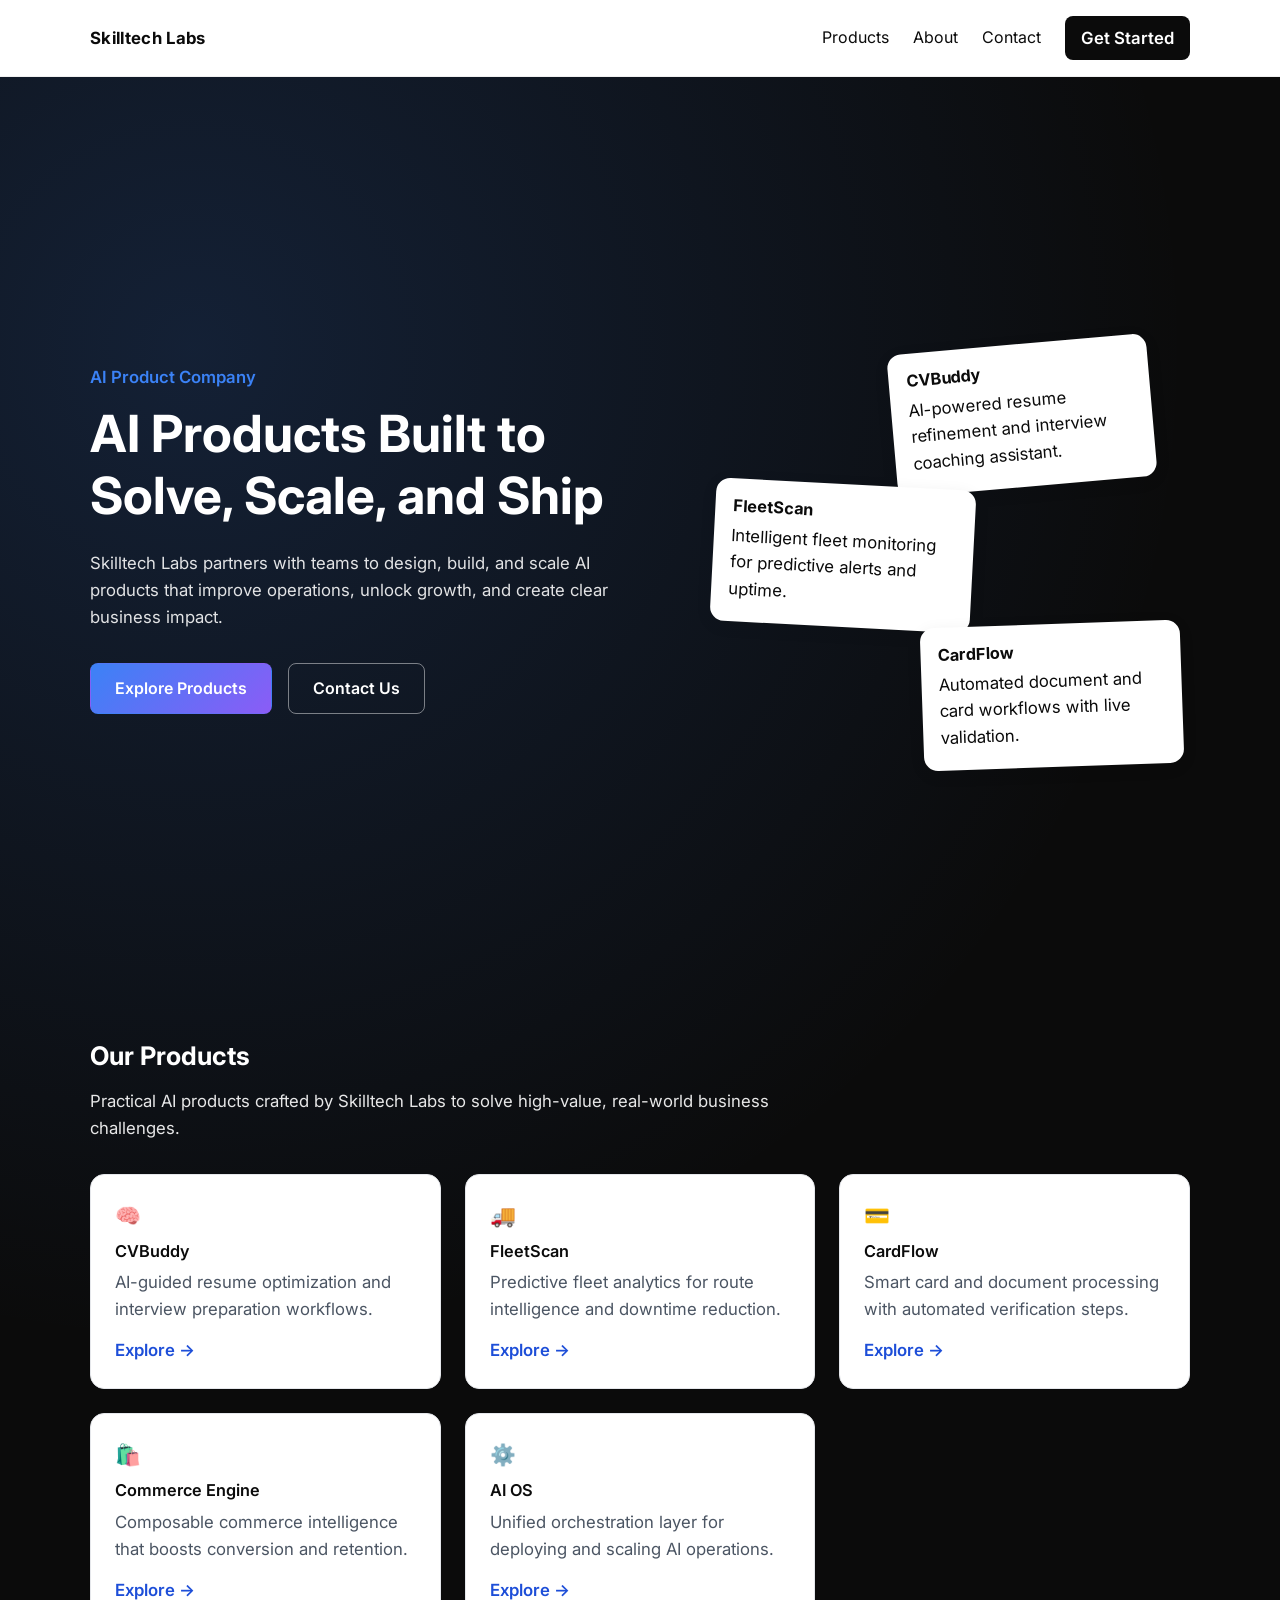
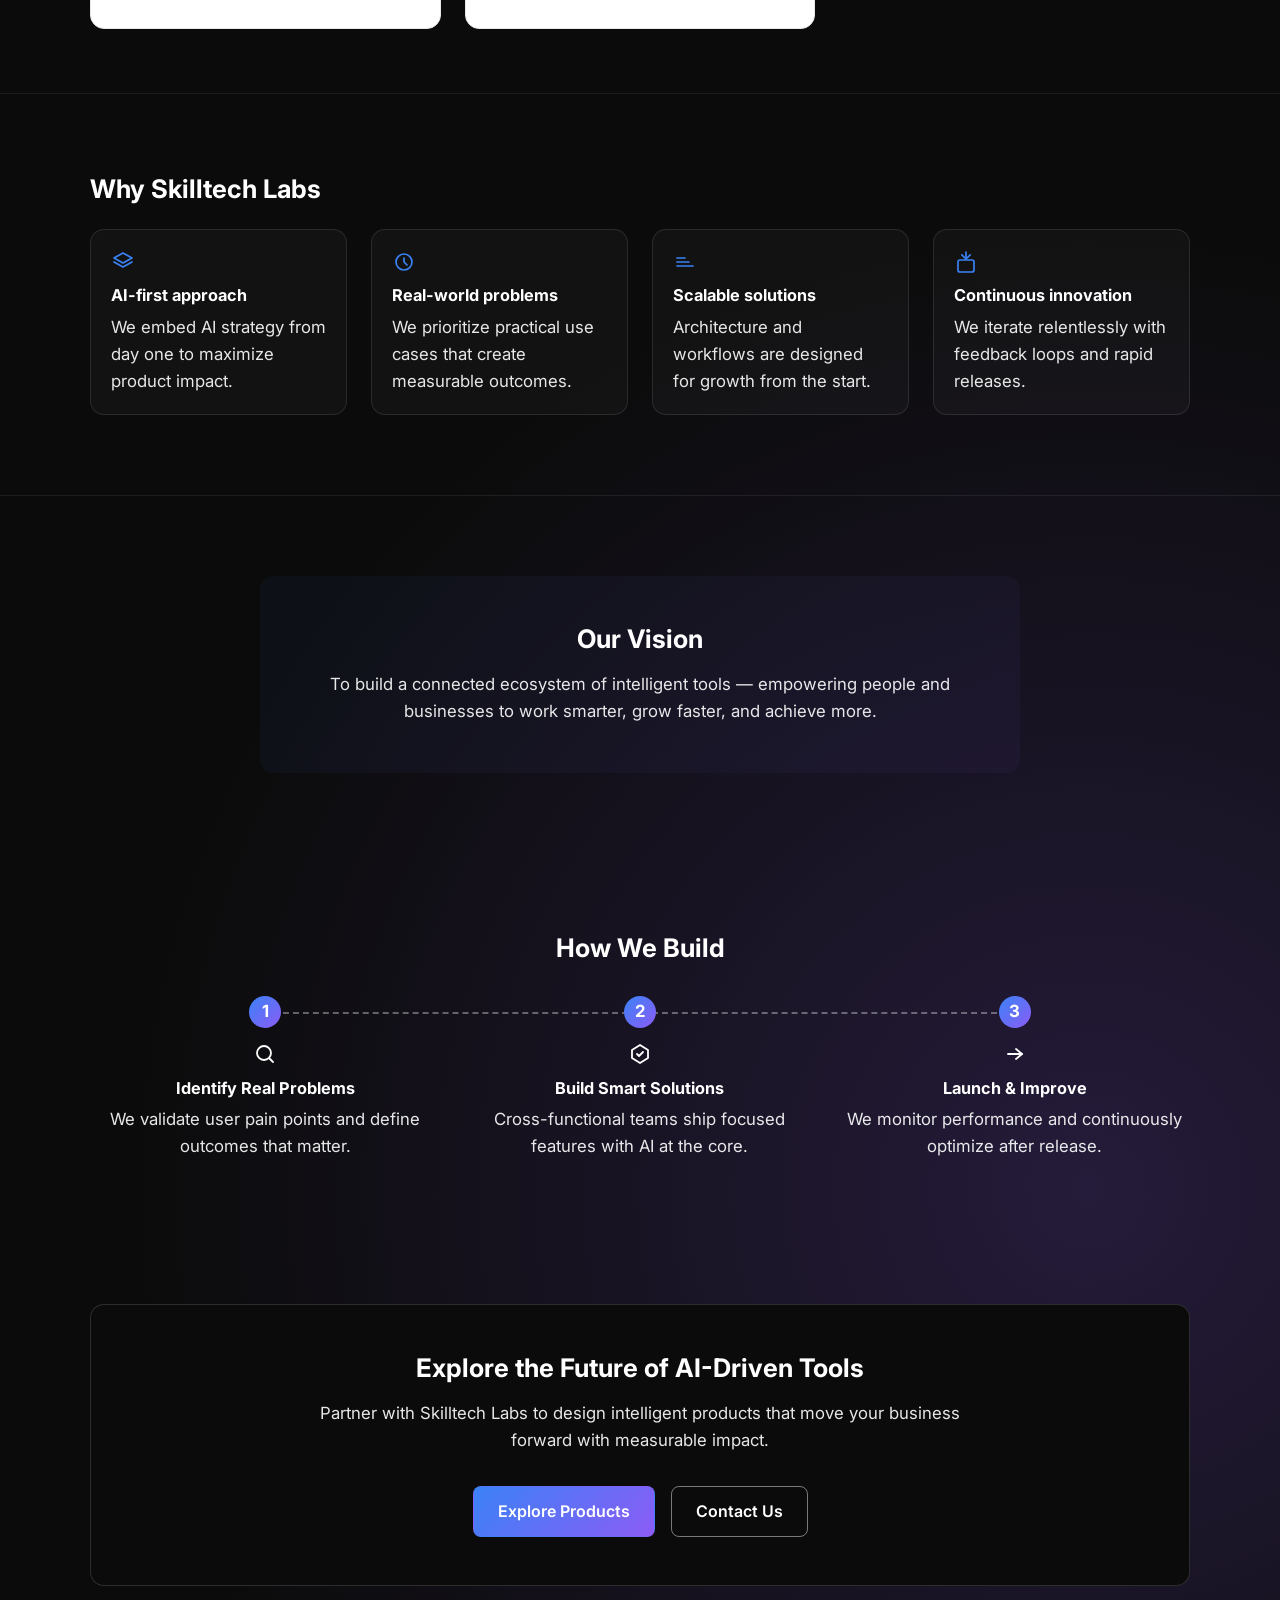
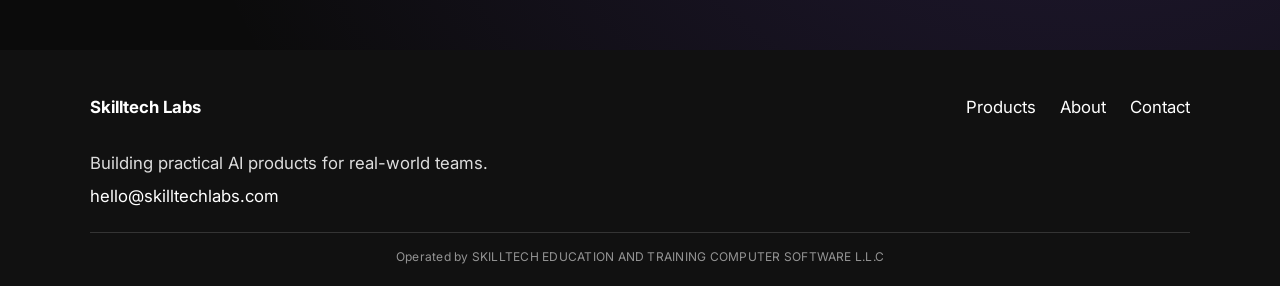
==== index.html @ 306faf11 "Initial landing page" ====
<!doctype html>
<html lang="en">
  <head>
    <meta charset="UTF-8" />
    <meta name="viewport" content="width=device-width, initial-scale=1.0" />
    <meta
      name="description"
      content="Skilltech Labs builds practical, high-impact digital products for modern teams."
    />
    <meta property="og:title" content="Skilltech Labs" />
    <meta
      property="og:description"
      content="Skilltech Labs builds practical, high-impact digital products for modern teams."
    />
    <title>Skilltech Labs</title>
    <link rel="stylesheet" href="styles/main.css" />
    <script src="scripts/main.js" defer></script>
  </head>
  <body>
    <a class="skip-link" href="#main-content">Skip to main content</a>
    <nav class="site-nav" role="navigation" aria-label="Primary navigation">
      <div class="container nav-inner">
        <a href="#hero" class="logo">Skilltech Labs</a>
        <button
          class="menu-toggle"
          type="button"
          aria-expanded="false"
          aria-controls="nav-menu"
          aria-label="Toggle navigation"
        >
          <span></span>
          <span></span>
          <span></span>
        </button>
        <div class="nav-right" id="nav-menu">
          <ul class="nav-links">
            <li><a href="#products">Products</a></li>
            <li><a href="#vision">About</a></li>
            <li><a href="#cta">Contact</a></li>
          </ul>
          <a href="#cta" class="nav-cta">Get Started</a>
        </div>
      </div>
    </nav>

    <main id="main-content" tabindex="-1">
      <section id="hero" class="hero">
        <div class="container hero-layout">
          <div class="hero-copy">
            <p class="eyebrow">AI Product Company</p>
            <h1>AI Products Built to Solve, Scale, and Ship</h1>
            <p class="lead">
              Skilltech Labs partners with teams to design, build, and scale AI
              products that improve operations, unlock growth, and create clear
              business impact.
            </p>
            <div class="hero-actions">
              <a class="button button-primary" href="#products">Explore Products</a>
              <a class="button button-secondary" href="#cta">Contact Us</a>
            </div>
          </div>

          <div class="hero-showcase" aria-label="Featured Skilltech Labs products">
            <article class="floating-card card-cvb">
              <h3>CVBuddy</h3>
              <p>AI-powered resume refinement and interview coaching assistant.</p>
            </article>
            <article class="floating-card card-fleet">
              <h3>FleetScan</h3>
              <p>Intelligent fleet monitoring for predictive alerts and uptime.</p>
            </article>
            <article class="floating-card card-cardflow">
              <h3>CardFlow</h3>
              <p>Automated document and card workflows with live validation.</p>
            </article>
          </div>
        </div>
      </section>

      <section id="products" class="products">
        <div class="container">
          <h2>Our Products</h2>
          <p class="products-subtitle">
            Practical AI products crafted by Skilltech Labs to solve high-value,
            real-world business challenges.
          </p>

          <div class="products-grid">
            <article class="product-card">
              <span class="product-icon" aria-hidden="true">🧠</span>
              <h3>CVBuddy</h3>
              <p>AI-guided resume optimization and interview preparation workflows.</p>
              <a class="product-link" href="#cta">Explore &rarr;</a>
            </article>

            <article class="product-card">
              <span class="product-icon" aria-hidden="true">🚚</span>
              <h3>FleetScan</h3>
              <p>Predictive fleet analytics for route intelligence and downtime reduction.</p>
              <a class="product-link" href="#cta">Explore &rarr;</a>
            </article>

            <article class="product-card">
              <span class="product-icon" aria-hidden="true">💳</span>
              <h3>CardFlow</h3>
              <p>Smart card and document processing with automated verification steps.</p>
              <a class="product-link" href="#cta">Explore &rarr;</a>
            </article>

            <article class="product-card">
              <span class="product-icon" aria-hidden="true">🛍️</span>
              <h3>Commerce Engine</h3>
              <p>Composable commerce intelligence that boosts conversion and retention.</p>
              <a class="product-link" href="#cta">Explore &rarr;</a>
            </article>

            <article class="product-card">
              <span class="product-icon" aria-hidden="true">⚙️</span>
              <h3>AI OS</h3>
              <p>Unified orchestration layer for deploying and scaling AI operations.</p>
              <a class="product-link" href="#cta">Explore &rarr;</a>
            </article>
          </div>
        </div>
      </section>

      <section id="why" class="why">
        <div class="container">
          <h2>Why Skilltech Labs</h2>
          <div class="why-grid">
            <article class="why-item">
              <svg viewBox="0 0 24 24" aria-hidden="true">
                <path d="M12 3 3 8l9 5 9-5-9-5Z" />
                <path d="m3 12 9 5 9-5" />
              </svg>
              <h3>AI-first approach</h3>
              <p>We embed AI strategy from day one to maximize product impact.</p>
            </article>

            <article class="why-item">
              <svg viewBox="0 0 24 24" aria-hidden="true">
                <circle cx="12" cy="12" r="8" />
                <path d="M12 8v4l3 3" />
              </svg>
              <h3>Real-world problems</h3>
              <p>We prioritize practical use cases that create measurable outcomes.</p>
            </article>

            <article class="why-item">
              <svg viewBox="0 0 24 24" aria-hidden="true">
                <path d="M4 16h16" />
                <path d="M4 12h12" />
                <path d="M4 8h8" />
              </svg>
              <h3>Scalable solutions</h3>
              <p>Architecture and workflows are designed for growth from the start.</p>
            </article>

            <article class="why-item">
              <svg viewBox="0 0 24 24" aria-hidden="true">
                <path d="M12 2v6" />
                <path d="m16.2 4.8-4.2 4.2-4.2-4.2" />
                <rect x="4" y="10" width="16" height="12" rx="2" />
              </svg>
              <h3>Continuous innovation</h3>
              <p>We iterate relentlessly with feedback loops and rapid releases.</p>
            </article>
          </div>
        </div>
      </section>

      <section id="vision" class="vision">
        <div class="container">
          <div class="vision-panel">
            <h2>Our Vision</h2>
            <p>
              To build a connected ecosystem of intelligent tools — empowering people
              and businesses to work smarter, grow faster, and achieve more.
            </p>
          </div>
        </div>
      </section>

      <section id="how-we-build" class="how-we-build">
        <div class="container">
          <h2>How We Build</h2>
          <div class="build-steps" role="list" aria-label="How Skilltech Labs builds products">
            <article class="build-step" role="listitem">
              <span class="step-number">1</span>
              <svg viewBox="0 0 24 24" aria-hidden="true">
                <circle cx="11" cy="11" r="7" />
                <path d="m20 20-3.5-3.5" />
              </svg>
              <h3>Identify Real Problems</h3>
              <p>We validate user pain points and define outcomes that matter.</p>
            </article>

            <article class="build-step" role="listitem">
              <span class="step-number">2</span>
              <svg viewBox="0 0 24 24" aria-hidden="true">
                <path d="m12 3 8 5v8l-8 5-8-5V8l8-5Z" />
                <path d="m9 12 2 2 4-4" />
              </svg>
              <h3>Build Smart Solutions</h3>
              <p>Cross-functional teams ship focused features with AI at the core.</p>
            </article>

            <article class="build-step" role="listitem">
              <span class="step-number">3</span>
              <svg viewBox="0 0 24 24" aria-hidden="true">
                <path d="M5 12h14" />
                <path d="m13 7 6 5-6 5" />
              </svg>
              <h3>Launch &amp; Improve</h3>
              <p>We monitor performance and continuously optimize after release.</p>
            </article>
          </div>
        </div>
      </section>

      <section id="cta" class="cta">
        <div class="container cta-inner">
          <h2>Explore the Future of AI-Driven Tools</h2>
          <p>
            Partner with Skilltech Labs to design intelligent products that move your
            business forward with measurable impact.
          </p>
          <div class="cta-actions">
            <a class="button button-primary" href="#products">Explore Products</a>
            <a class="button button-secondary" href="#footer-contact">Contact Us</a>
          </div>
        </div>
      </section>
    </main>

    <footer class="site-footer">
      <div class="container">
        <div class="footer-top">
          <a href="#hero" class="footer-logo">Skilltech Labs</a>
          <ul class="footer-links">
            <li><a href="#products">Products</a></li>
            <li><a href="#vision">About</a></li>
            <li><a href="#footer-contact">Contact</a></li>
          </ul>
        </div>

        <div class="footer-middle" id="footer-contact">
          <p class="footer-tagline">Building practical AI products for real-world teams.</p>
          <a href="mailto:hello@skilltechlabs.com" class="footer-email">hello@skilltechlabs.com</a>
        </div>

        <div class="footer-bottom">
          <p>Operated by SKILLTECH EDUCATION AND TRAINING COMPUTER SOFTWARE L.L.C</p>
        </div>
      </div>
    </footer>
  </body>
</html>
---- styles/main.css ----
@import url("https://fonts.googleapis.com/css2?family=Inter:wght@400;500;600;700;800&display=swap");

:root {
  --color-black: #0B0B0B;
  --color-white: #FFFFFF;
  --color-blue: #3B82F6;
  --color-purple: #8B5CF6;
  --gradient-accent: linear-gradient(135deg, #3B82F6, #8B5CF6);
  --radius-card: 14px;
  --shadow-card: 0 2px 16px rgba(0, 0, 0, 0.07);
  --transition: all 0.2s ease;
  --color-bg: var(--color-black);
  --color-text: var(--color-white);
  --color-primary: var(--color-blue);
  --color-accent: var(--color-purple);
  --space-2: 0.75rem;
  --space-3: 1rem;
  --space-4: 1.5rem;
  --space-5: 2rem;
  --space-6: 3rem;
  --space-7: 4rem;
  --radius-md: 12px;
  --container-width: 1100px;
}

/* CSS reset */
* {
  margin: 0;
  padding: 0;
  box-sizing: border-box;
}

html {
  scroll-behavior: smooth;
  overflow-x: hidden;
}

body {
  font-family: 'Inter', sans-serif;
  font-size: clamp(0.95rem, 0.28vw + 0.88rem, 1.05rem);
  color: var(--color-text);
  background:
    radial-gradient(circle at 15% 10%, rgba(59, 130, 246, 0.18), transparent 30%),
    radial-gradient(circle at 85% 80%, rgba(139, 92, 246, 0.2), transparent 32%),
    var(--color-bg);
  line-height: 1.6;
  overflow-x: hidden;
}

a {
  color: inherit;
  text-decoration: none;
}

.skip-link {
  position: absolute;
  left: 1rem;
  top: -4rem;
  z-index: 1000;
  background: var(--color-white);
  color: var(--color-black);
  border: 1px solid #d1d5db;
  border-radius: 10px;
  padding: 0.65rem 0.9rem;
  min-height: 44px;
  display: inline-flex;
  align-items: center;
  font-weight: 600;
}

.skip-link:focus-visible {
  top: 1rem;
}

a:focus-visible,
button:focus-visible {
  outline: 3px solid var(--color-blue);
  outline-offset: 2px;
}

img,
picture,
video,
canvas,
svg {
  display: block;
  max-width: 100%;
}

ul,
ol {
  list-style: none;
}

.container {
  width: min(100% - 2rem, var(--container-width));
  margin-inline: auto;
}

.site-nav {
  position: sticky;
  top: 0;
  z-index: 10;
  background-color: var(--color-white);
  border-bottom: 1px solid #f0f0f0;
  padding: 1rem 2rem;
  transition: var(--transition);
}

.site-nav.scrolled {
  box-shadow: var(--shadow-card);
}

.nav-inner {
  display: flex;
  justify-content: space-between;
  align-items: center;
}

.logo {
  font-weight: 700;
  letter-spacing: 0.02em;
  color: var(--color-black);
}

.nav-right {
  display: flex;
  align-items: center;
  gap: var(--space-4);
}

.menu-toggle {
  display: none;
  width: 44px;
  min-height: 44px;
  border: 1px solid #d1d5db;
  border-radius: 8px;
  background: var(--color-white);
  color: var(--color-black);
  padding: 0.6rem;
}

.menu-toggle span {
  display: block;
  width: 100%;
  height: 2px;
  background: currentColor;
}

.menu-toggle span + span {
  margin-top: 0.25rem;
}

.nav-links {
  display: flex;
  gap: var(--space-4);
  font-size: clamp(0.9rem, 0.25vw + 0.84rem, 1rem);
  color: var(--color-black);
}

.nav-links a {
  min-height: 44px;
  display: inline-flex;
  align-items: center;
}

.nav-cta {
  display: inline-flex;
  align-items: center;
  justify-content: center;
  min-height: 44px;
  background-color: var(--color-black);
  color: var(--color-white);
  padding: 0.55rem 1rem;
  border-radius: 8px;
  font-weight: 600;
}

.nav-cta:hover {
  transform: translateY(-1px);
  box-shadow: 0 8px 24px rgba(0, 0, 0, 0.16);
}

section {
  padding: var(--space-7) 0;
}

.hero {
  min-height: 100vh;
  display: flex;
  align-items: center;
  padding-top: 5.5rem;
}

.hero-layout {
  display: grid;
  grid-template-columns: minmax(0, 1fr) minmax(0, 0.9fr);
  gap: clamp(2rem, 4vw, 4.5rem);
  align-items: center;
}

.eyebrow {
  color: var(--color-primary);
  font-weight: 600;
  margin-bottom: var(--space-2);
}

h1,
h2,
h3 {
  line-height: 1.2;
}

h1 {
  font-size: clamp(2rem, 4vw, 3.5rem);
  max-width: 16ch;
}

.lead {
  margin-top: var(--space-4);
  max-width: 58ch;
  color: rgba(255, 255, 255, 0.88);
}

.hero-actions {
  display: flex;
  align-items: center;
  gap: var(--space-3);
  margin-top: var(--space-5);
}

.button {
  display: inline-flex;
  align-items: center;
  justify-content: center;
  min-height: 44px;
  padding: var(--space-2) var(--space-4);
  border-radius: 8px;
  border: 1px solid transparent;
  font-size: clamp(0.92rem, 0.18vw + 0.88rem, 1rem);
  font-weight: 600;
}

.button-primary {
  background: var(--gradient-accent);
  color: var(--color-text);
}

.button-secondary {
  background: transparent;
  color: var(--color-white);
  border-color: rgba(255, 255, 255, 0.45);
}

.button-primary:hover {
  opacity: 0.9;
  transform: translateY(-1px);
}

.button-secondary:hover {
  background: rgba(255, 255, 255, 0.06);
  border-color: rgba(255, 255, 255, 0.7);
  transform: translateY(-1px);
}

.button:active,
.nav-cta:active,
.menu-toggle:active {
  transform: scale(0.98);
}

.button,
.nav-cta,
.menu-toggle {
  transition: all 0.2s ease;
  cursor: pointer;
}

.hero-showcase {
  position: relative;
  min-height: 430px;
  max-width: 100%;
}

.floating-card {
  position: absolute;
  width: min(100%, 260px);
  background: var(--color-white);
  border-radius: 14px;
  box-shadow: 0 4px 16px rgba(0, 0, 0, 0.08);
  padding: 1.1rem 1.1rem 1.2rem;
  animation: hero-float 3s ease-in-out infinite alternate;
  cursor: default;
  transition: transform 0.25s ease, box-shadow 0.25s ease;
}

.floating-card:hover {
  transform: translateY(-6px) scale(1.02);
  box-shadow: 0 12px 32px rgba(0, 0, 0, 0.12);
}

.floating-card h3,
.floating-card p {
  color: var(--color-black);
}

.floating-card h3 {
  margin-bottom: 0.4rem;
}

.card-cvb {
  top: 20px;
  right: 38px;
  transform: rotate(-5deg);
  animation-delay: 0s;
}

.card-fleet {
  top: 160px;
  left: 20px;
  transform: rotate(3deg);
  animation-delay: 0.6s;
}

.card-cardflow {
  top: 300px;
  right: 8px;
  transform: rotate(-2deg);
  animation-delay: 1.2s;
}

@keyframes hero-float {
  0% {
    translate: 0 0;
  }

  100% {
    translate: 0 -6px;
  }
}

.reveal-section {
  opacity: 0;
  transform: translateY(20px);
}

.reveal-section.fade-in-up {
  animation: fade-in-up 0.35s ease forwards;
}

@keyframes fade-in-up {
  from {
    opacity: 0;
    transform: translateY(20px);
  }

  to {
    opacity: 1;
    transform: translateY(0);
  }
}

.why,
.vision {
  border-top: 1px solid rgba(255, 255, 255, 0.08);
}

.why,
.vision,
.how-we-build {
  padding: 5rem 0;
}

.why-grid {
  margin-top: var(--space-4);
  display: grid;
  grid-template-columns: repeat(4, minmax(0, 1fr));
  gap: var(--space-4);
}

.why-item {
  background: rgba(255, 255, 255, 0.03);
  border: 1px solid rgba(255, 255, 255, 0.1);
  border-radius: var(--radius-card);
  padding: 1.25rem;
  transition: transform 0.2s ease, box-shadow 0.2s ease;
}

.why-item:hover {
  transform: translateY(-3px);
  box-shadow: 0 8px 24px rgba(0, 0, 0, 0.08);
}

.why-item svg {
  width: 24px;
  height: 24px;
  margin-bottom: 0.8rem;
  fill: none;
  stroke: var(--color-blue);
  stroke-width: 1.7;
  stroke-linecap: round;
  stroke-linejoin: round;
}

.why-item h3 {
  margin-bottom: 0.5rem;
  font-weight: 700;
}

.vision-panel {
  text-align: center;
  max-width: 760px;
  margin-inline: auto;
  border-radius: var(--radius-card);
  padding: clamp(2rem, 5vw, 3rem);
  background: linear-gradient(
    135deg,
    rgba(59, 130, 246, 0.05),
    rgba(139, 92, 246, 0.05)
  );
}

.vision-panel p {
  max-width: 62ch;
  margin-inline: auto;
}

.how-we-build h2 {
  text-align: center;
}

.build-steps {
  position: relative;
  margin-top: var(--space-5);
  display: grid;
  grid-template-columns: repeat(3, minmax(0, 1fr));
  gap: var(--space-4);
}

.build-steps::before {
  content: "";
  position: absolute;
  left: 16.67%;
  right: 16.67%;
  top: 1rem;
  border-top: 2px dashed rgba(255, 255, 255, 0.35);
}

.build-step {
  position: relative;
  text-align: center;
  z-index: 1;
  transition: transform 0.2s ease, box-shadow 0.2s ease;
}

.build-step:hover {
  transform: translateY(-3px);
  box-shadow: 0 8px 24px rgba(0, 0, 0, 0.08);
}

.step-number {
  width: 2rem;
  height: 2rem;
  margin-inline: auto;
  border-radius: 999px;
  display: grid;
  place-items: center;
  background: var(--gradient-accent);
  color: var(--color-white);
  font-weight: 700;
  margin-bottom: 0.9rem;
}

.build-step svg {
  width: 24px;
  height: 24px;
  margin-inline: auto;
  margin-bottom: 0.8rem;
  fill: none;
  stroke: var(--color-white);
  stroke-width: 1.8;
  stroke-linecap: round;
  stroke-linejoin: round;
}

.build-step h3 {
  margin-bottom: 0.5rem;
  font-weight: 700;
}

h2 {
  font-size: clamp(1.25rem, 2vw, 2.2rem);
  margin-bottom: var(--space-3);
}

h3 {
  font-size: clamp(1.02rem, 0.7vw, 1.25rem);
}

p {
  font-size: clamp(0.95rem, 0.25vw + 0.89rem, 1.05rem);
  color: rgba(255, 255, 255, 0.9);
}

.products-subtitle {
  max-width: 64ch;
  margin-bottom: var(--space-5);
}

.products-grid {
  display: grid;
  grid-template-columns: repeat(auto-fit, minmax(280px, 1fr));
  gap: var(--space-4);
}

.product-card {
  background: var(--color-white);
  border: 1px solid #e5e7eb;
  border-radius: var(--radius-card);
  padding: 1.5rem;
  transition: transform 0.2s ease, box-shadow 0.2s ease;
}

.product-card:hover {
  box-shadow: 0 8px 24px rgba(0, 0, 0, 0.1);
  transform: translateY(-4px);
}

.product-icon {
  font-size: 1.3rem;
  display: inline-block;
  margin-bottom: 0.6rem;
}

.product-card h3 {
  color: var(--color-black);
  font-weight: 600;
  margin-bottom: 0.5rem;
}

.product-card p {
  color: #4b5563;
  margin-bottom: 0.9rem;
}

.product-link {
  color: #1D4ED8;
  font-weight: 600;
  transition: letter-spacing 0.2s ease, color 0.2s ease;
}

.product-link:hover {
  letter-spacing: 0.02em;
  color: #1E40AF;
}

.cta-inner {
  text-align: center;
  padding: clamp(2.2rem, 5vw, 3rem);
  border-radius: var(--radius-card);
  background: #0B0B0B;
  border: 1px solid rgba(255, 255, 255, 0.14);
}

.cta-inner p {
  max-width: 62ch;
  margin-inline: auto;
}

.cta-actions {
  margin-top: var(--space-5);
  display: flex;
  justify-content: center;
  gap: var(--space-3);
}

.site-footer {
  background: #111111;
  color: var(--color-white);
  padding: 2.2rem 0 1.2rem;
}

.footer-top {
  display: flex;
  justify-content: space-between;
  align-items: center;
  gap: var(--space-4);
}

.footer-logo {
  font-weight: 700;
}

.footer-links {
  display: flex;
  gap: var(--space-4);
}

.footer-links a {
  min-height: 44px;
  display: inline-flex;
  align-items: center;
}

.footer-middle {
  margin-top: 1.3rem;
}

.footer-tagline {
  color: rgba(255, 255, 255, 0.86);
}

.footer-email {
  margin-top: 0.35rem;
  display: inline-block;
  color: var(--color-white);
}

.footer-bottom {
  margin-top: 1.4rem;
  border-top: 1px solid rgba(255, 255, 255, 0.15);
  padding-top: 0.9rem;
  text-align: center;
}

.footer-bottom p {
  color: rgba(255, 255, 255, 0.55);
  font-size: 0.75rem;
  letter-spacing: 0.02em;
}

@media (max-width: 900px) {
  .why-grid {
    grid-template-columns: repeat(2, minmax(0, 1fr));
  }

  .site-nav {
    padding: 1rem;
  }

  .footer-top {
    flex-direction: column;
    align-items: flex-start;
  }

  section {
    padding: var(--space-6) 0;
  }
}

@media (max-width: 768px) {
  .hero {
    min-height: auto;
    padding-top: 4.5rem;
  }

  .hero-layout {
    grid-template-columns: 1fr;
    gap: 2.5rem;
  }

  .hero-copy {
    order: 1;
  }

  .hero-showcase {
    order: 2;
  }

  .hero-actions {
    flex-wrap: wrap;
  }

  .hero-showcase {
    min-height: auto;
    display: grid;
    gap: var(--space-3);
  }

  .floating-card {
    position: static;
    width: 100%;
    animation-duration: 3s;
  }

  .why-grid,
  .build-steps,
  .products-grid {
    grid-template-columns: 1fr;
  }

  .build-steps::before {
    display: none;
  }

  .cta-actions {
    flex-wrap: wrap;
  }

  .menu-toggle {
    display: inline-block;
  }

  .nav-right {
    position: absolute;
    left: 1rem;
    right: 1rem;
    top: calc(100% + 0.45rem);
    background: var(--color-white);
    border: 1px solid #e5e7eb;
    border-radius: 12px;
    box-shadow: var(--shadow-card);
    padding: 0.6rem;
    display: none;
    flex-direction: column;
    align-items: stretch;
    gap: 0.45rem;
  }

  .nav-right.is-open {
    display: flex;
  }

  .nav-links {
    flex-direction: column;
    gap: 0.2rem;
  }

  .nav-links a,
  .nav-cta {
    width: 100%;
    justify-content: center;
  }
}

@media (prefers-reduced-motion: reduce) {
  *,
  *::before,
  *::after {
    animation: none !important;
    transition: none !important;
    scroll-behavior: auto !important;
  }

  .reveal-section {
    opacity: 1;
    transform: none;
  }
}

@media (max-width: 480px) {
  .button,
  .nav-cta {
    width: 100%;
  }

  .hero-actions,
  .cta-actions {
    width: 100%;
  }
}
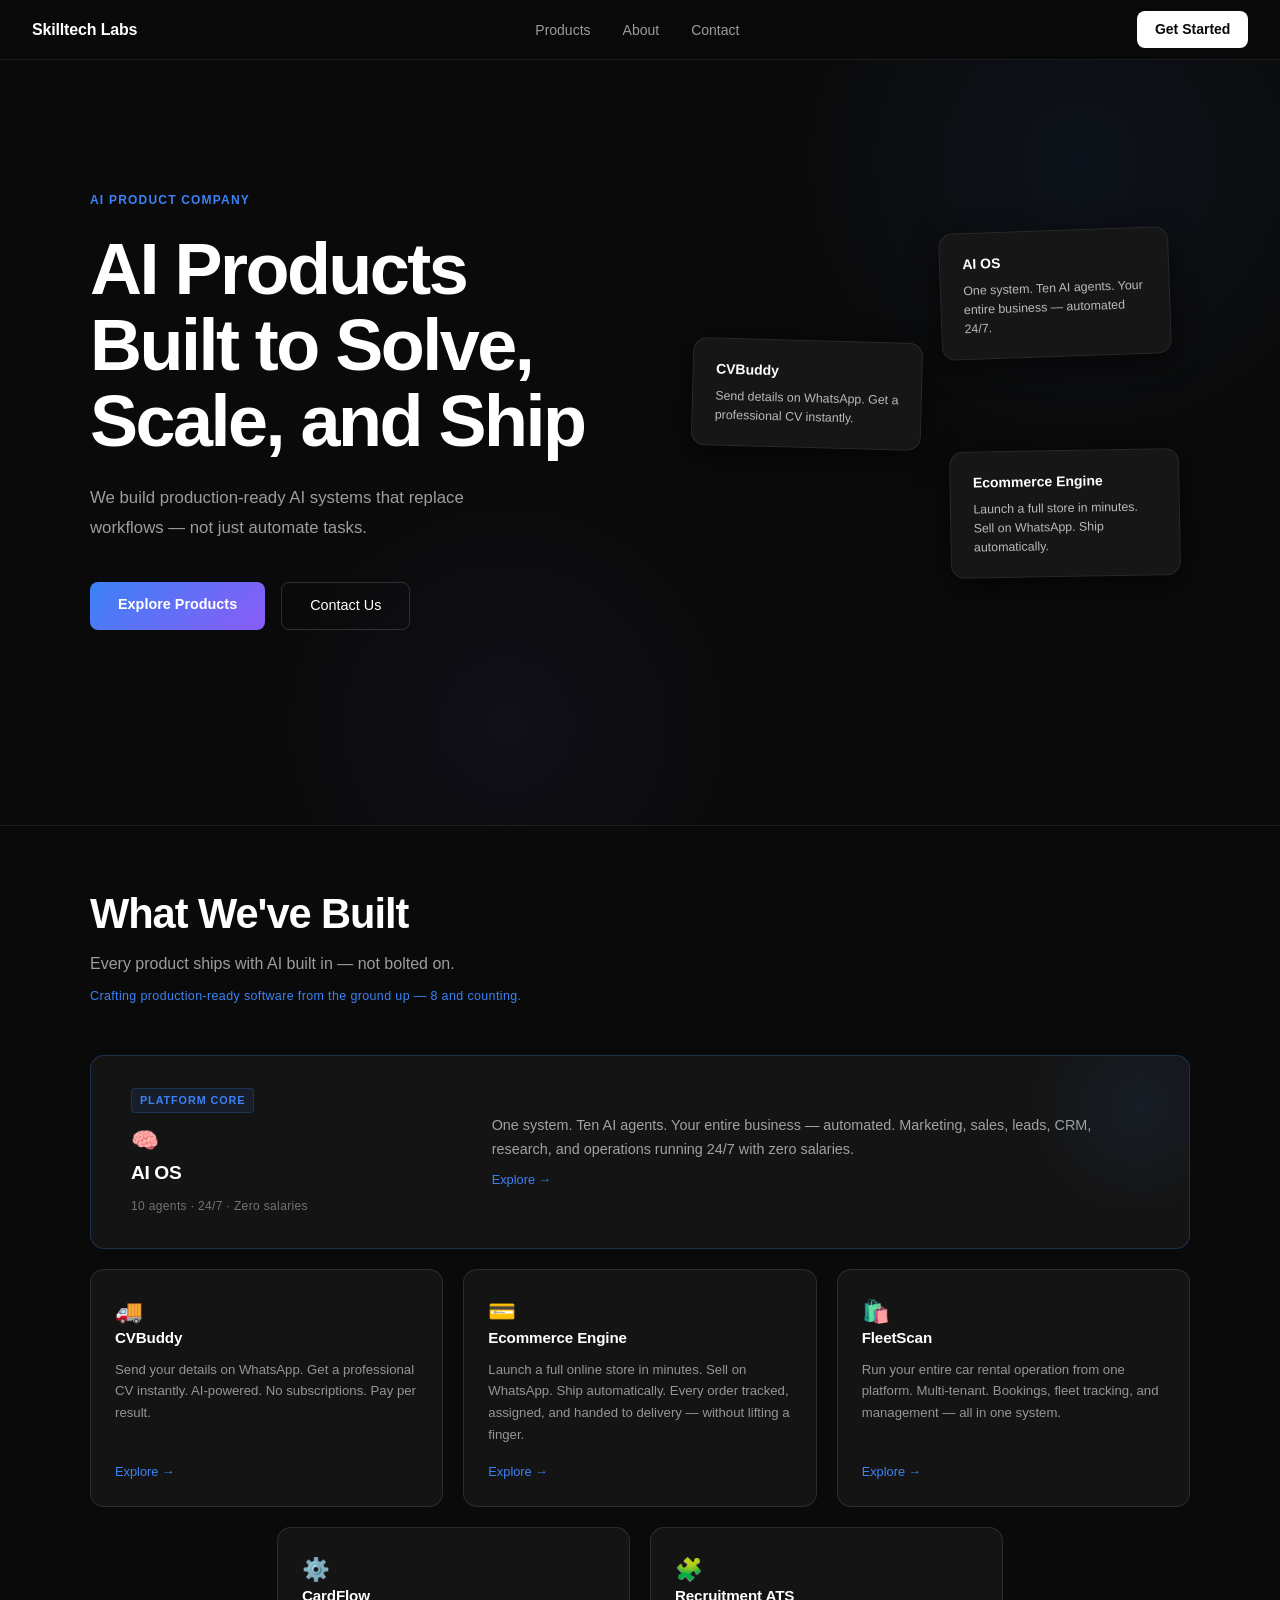
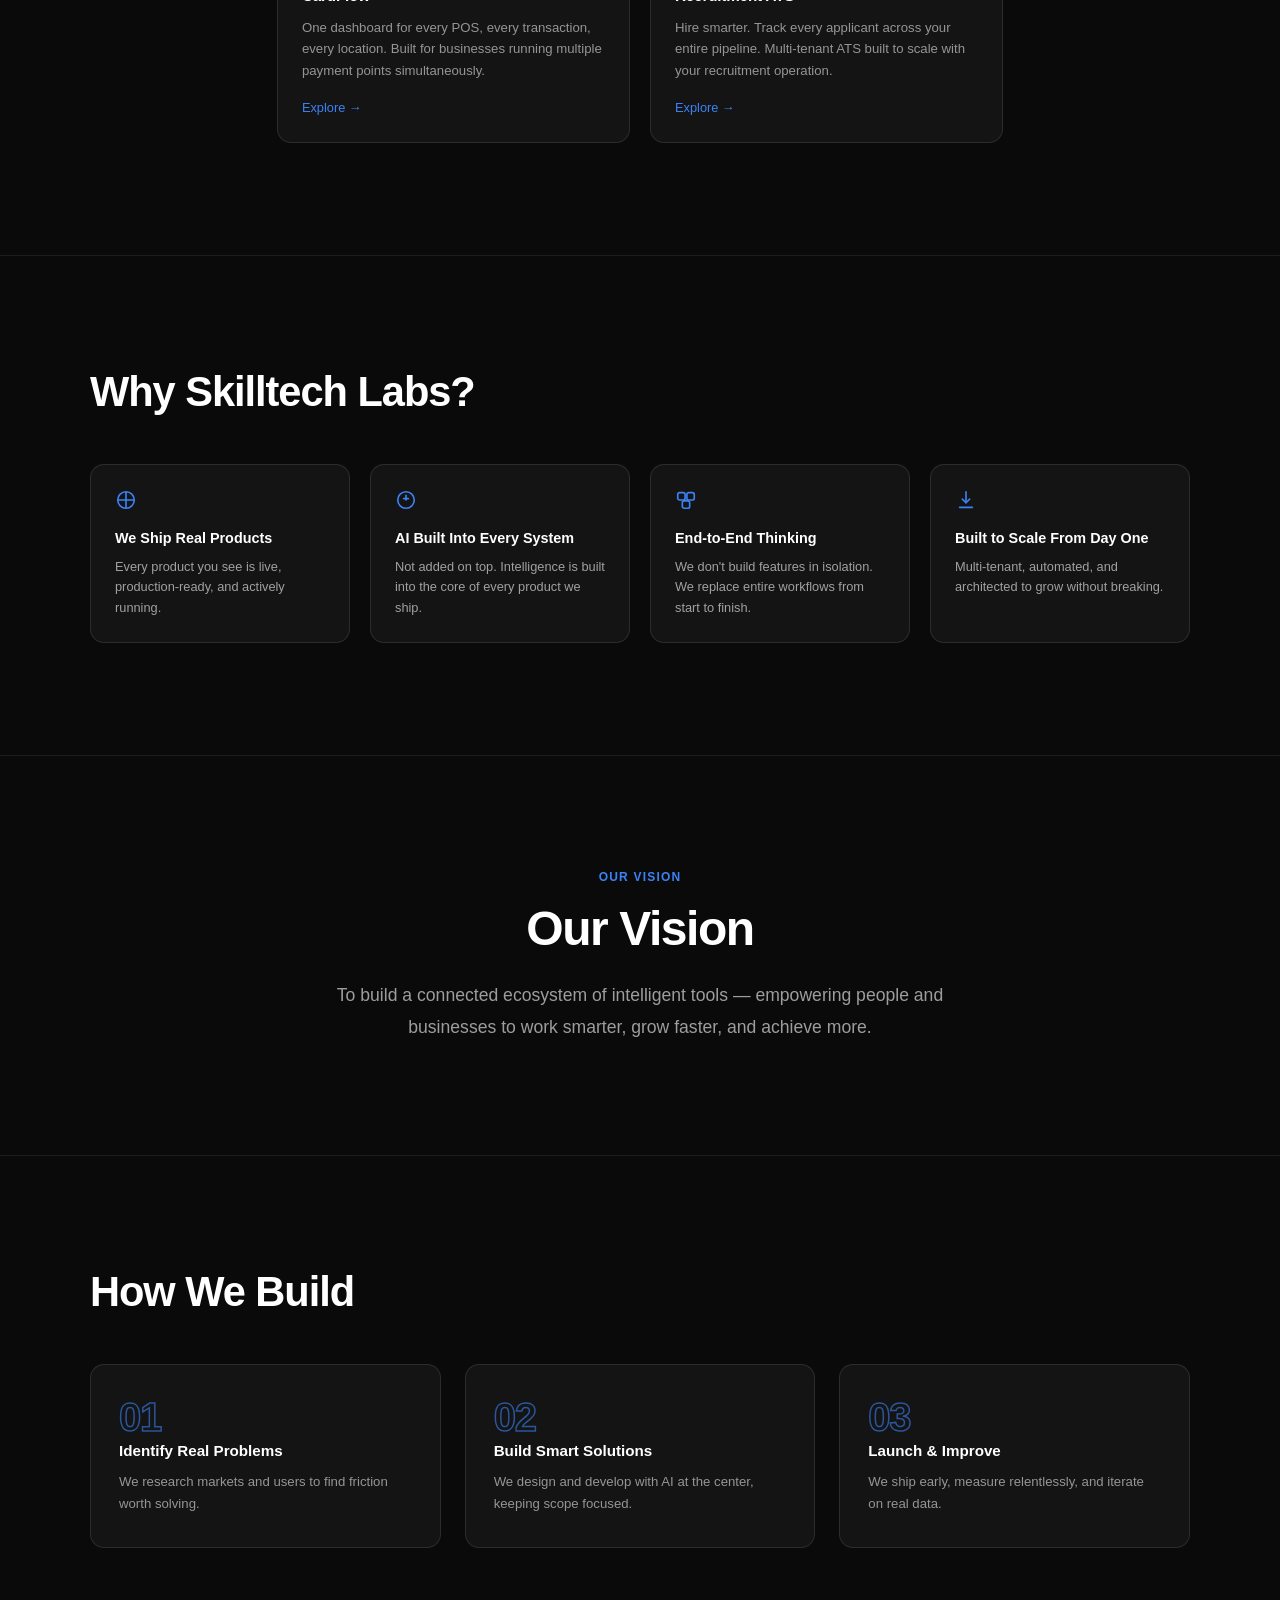
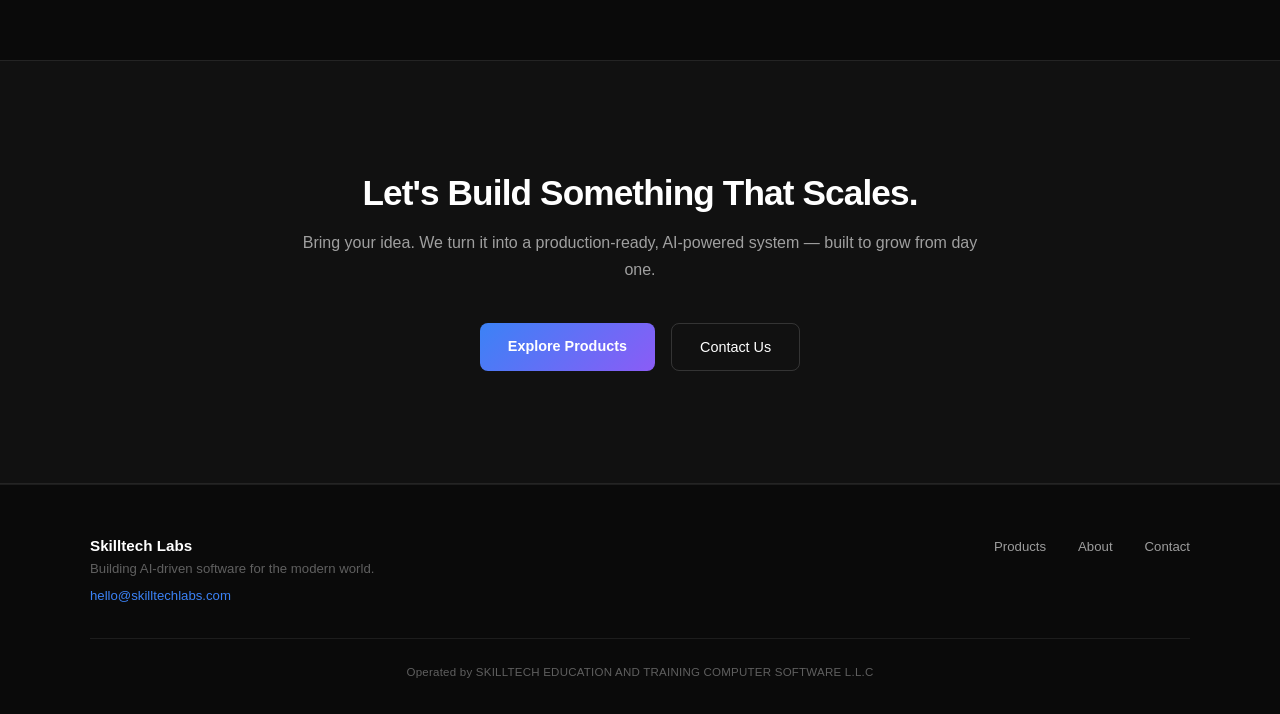
==== commit 9761b1fd: "fix: white card text, staircase hero card layout with hover + product links" ====
--- a/index.html
+++ b/index.html
@@ -3,240 +3,374 @@
   <head>
     <meta charset="UTF-8" />
     <meta name="viewport" content="width=device-width, initial-scale=1.0" />
+    <title>Skilltech Labs — AI Products Built to Solve, Scale, and Ship</title>
+
     <meta
       name="description"
-      content="Skilltech Labs builds practical, high-impact digital products for modern teams."
+      content="Skilltech Labs is an AI product company building production-ready SaaS platforms and autonomous AI systems. 8 products built from scratch — AI OS, CVBuddy, Ecommerce Engine, FleetScan, CardFlow, Recruitment ATS, and more."
     />
-    <meta property="og:title" content="Skilltech Labs" />
+    <meta
+      name="keywords"
+      content="AI product company, SaaS development UAE, autonomous AI agents, WhatsApp ecommerce, AI business automation, fleet management SaaS, applicant tracking system, AI OS, CVBuddy"
+    />
+    <meta name="robots" content="index, follow" />
+
+    <!-- Open Graph -->
+    <meta property="og:type" content="website" />
+    <meta property="og:url" content="https://skilltechlabs.com" />
+    <meta property="og:title" content="Skilltech Labs — AI Products Built to Solve, Scale, and Ship" />
     <meta
       property="og:description"
-      content="Skilltech Labs builds practical, high-impact digital products for modern teams."
+      content="Building production-ready AI systems that replace workflows — not just automate tasks. 8 products and counting."
     />
-    <title>Skilltech Labs</title>
+    <meta property="og:image" content="https://skilltechlabs.com/og-image.png" />
+
+    <!-- Twitter/X -->
+    <meta name="twitter:card" content="summary_large_image" />
+    <meta name="twitter:title" content="Skilltech Labs — AI Products Built to Solve, Scale, and Ship" />
+    <meta
+      name="twitter:description"
+      content="Building production-ready AI systems that replace workflows — not just automate tasks."
+    />
+
+    <!-- Canonical -->
+    <link rel="canonical" href="https://skilltechlabs.com" />
     <link rel="stylesheet" href="styles/main.css" />
     <script src="scripts/main.js" defer></script>
+    <script type="application/ld+json">
+      {
+        "@context": "https://schema.org",
+        "@graph": [
+          {
+            "@type": "Organization",
+            "@id": "https://skilltechlabs.com/#organization",
+            "name": "Skilltech Labs",
+            "legalName": "SKILLTECH EDUCATION AND TRAINING COMPUTER SOFTWARE L.L.C",
+            "url": "https://skilltechlabs.com",
+            "logo": "https://skilltechlabs.com/logo.png",
+            "description": "AI product company building production-ready SaaS platforms and autonomous AI systems. Every product ships with AI built in — not bolted on.",
+            "email": "hello@skilltechlabs.com",
+            "address": {
+              "@type": "PostalAddress",
+              "addressCountry": "AE",
+              "addressRegion": "Dubai"
+            },
+            "knowsAbout": [
+              "Artificial Intelligence",
+              "SaaS Development",
+              "Business Automation",
+              "WhatsApp Commerce",
+              "Autonomous AI Agents",
+              "Ecommerce Platforms",
+              "Fleet Management Software",
+              "Applicant Tracking Systems"
+            ],
+            "sameAs": []
+          },
+          {
+            "@type": "WebSite",
+            "@id": "https://skilltechlabs.com/#website",
+            "url": "https://skilltechlabs.com",
+            "name": "Skilltech Labs",
+            "publisher": {
+              "@id": "https://skilltechlabs.com/#organization"
+            }
+          },
+          {
+            "@type": "ItemList",
+            "name": "Skilltech Labs Products",
+            "description": "Production-ready AI-powered SaaS products built by Skilltech Labs",
+            "itemListElement": [
+              {
+                "@type": "SoftwareApplication",
+                "position": 1,
+                "name": "AI OS",
+                "description": "Fully autonomous AI-powered business operating system with ten specialized agents replacing marketing, sales, CRM, research, and operations teams — 24/7.",
+                "applicationCategory": "BusinessApplication",
+                "operatingSystem": "Web",
+                "offers": { "@type": "Offer", "availability": "https://schema.org/InStock" }
+              },
+              {
+                "@type": "SoftwareApplication",
+                "position": 2,
+                "name": "CVBuddy",
+                "description": "WhatsApp-based AI CV generation system. Users send details conversationally and receive a professional CV instantly. Pay per result.",
+                "applicationCategory": "BusinessApplication",
+                "operatingSystem": "WhatsApp"
+              },
+              {
+                "@type": "SoftwareApplication",
+                "position": 3,
+                "name": "Ecommerce Engine",
+                "description": "Production-ready single-tenant ecommerce platform with WhatsApp shopping, AI product search, and automated last-mile delivery integration.",
+                "applicationCategory": "BusinessApplication",
+                "operatingSystem": "Web"
+              },
+              {
+                "@type": "SoftwareApplication",
+                "position": 4,
+                "name": "FleetScan",
+                "description": "Multi-tenant car rental SaaS platform for bookings, fleet tracking, and vehicle management.",
+                "applicationCategory": "BusinessApplication",
+                "operatingSystem": "Web"
+              },
+              {
+                "@type": "SoftwareApplication",
+                "position": 5,
+                "name": "CardFlow",
+                "description": "Multi-POS transaction management SaaS for businesses running multiple payment points simultaneously.",
+                "applicationCategory": "BusinessApplication",
+                "operatingSystem": "Web"
+              },
+              {
+                "@type": "SoftwareApplication",
+                "position": 6,
+                "name": "Recruitment ATS",
+                "description": "Scalable multi-tenant applicant tracking system for managing the full recruitment pipeline.",
+                "applicationCategory": "BusinessApplication",
+                "operatingSystem": "Web"
+              }
+            ]
+          }
+        ]
+      }
+    </script>
   </head>
   <body>
-    <a class="skip-link" href="#main-content">Skip to main content</a>
-    <nav class="site-nav" role="navigation" aria-label="Primary navigation">
-      <div class="container nav-inner">
-        <a href="#hero" class="logo">Skilltech Labs</a>
-        <button
-          class="menu-toggle"
-          type="button"
-          aria-expanded="false"
-          aria-controls="nav-menu"
-          aria-label="Toggle navigation"
-        >
-          <span></span>
-          <span></span>
-          <span></span>
-        </button>
-        <div class="nav-right" id="nav-menu">
-          <ul class="nav-links">
-            <li><a href="#products">Products</a></li>
-            <li><a href="#vision">About</a></li>
-            <li><a href="#cta">Contact</a></li>
-          </ul>
-          <a href="#cta" class="nav-cta">Get Started</a>
-        </div>
-      </div>
+    <nav role="navigation" aria-label="Primary navigation">
+      <a href="#hero" class="nav-logo">Skilltech Labs</a>
+      <ul class="nav-links">
+        <li><a href="#products">Products</a></li>
+        <li><a href="#vision">About</a></li>
+        <li><a href="mailto:hello@skilltechlabs.com">Contact</a></li>
+      </ul>
+      <a href="#cta" class="btn-nav">Get Started</a>
     </nav>
 
     <main id="main-content" tabindex="-1">
-      <section id="hero" class="hero">
-        <div class="container hero-layout">
-          <div class="hero-copy">
-            <p class="eyebrow">AI Product Company</p>
-            <h1>AI Products Built to Solve, Scale, and Ship</h1>
-            <p class="lead">
-              Skilltech Labs partners with teams to design, build, and scale AI
-              products that improve operations, unlock growth, and create clear
-              business impact.
+      <section id="hero">
+        <div class="hero-inner">
+          <div>
+            <p class="hero-label">AI Product Company</p>
+            <h1 class="hero-title">AI Products Built to Solve, Scale, and Ship</h1>
+            <p class="hero-sub">
+              We build production-ready AI systems that replace
+              workflows — not just automate tasks.
             </p>
-            <div class="hero-actions">
-              <a class="button button-primary" href="#products">Explore Products</a>
-              <a class="button button-secondary" href="#cta">Contact Us</a>
+            <div class="hero-buttons">
+              <a class="btn-primary" href="#products">Explore Products</a>
+              <a class="btn-secondary" href="mailto:hello@skilltechlabs.com">Contact Us</a>
             </div>
           </div>
 
-          <div class="hero-showcase" aria-label="Featured Skilltech Labs products">
-            <article class="floating-card card-cvb">
-              <h3>CVBuddy</h3>
-              <p>AI-powered resume refinement and interview coaching assistant.</p>
-            </article>
-            <article class="floating-card card-fleet">
-              <h3>FleetScan</h3>
-              <p>Intelligent fleet monitoring for predictive alerts and uptime.</p>
-            </article>
-            <article class="floating-card card-cardflow">
-              <h3>CardFlow</h3>
-              <p>Automated document and card workflows with live validation.</p>
-            </article>
-          </div>
-        </div>
-      </section>
-
-      <section id="products" class="products">
-        <div class="container">
-          <h2>Our Products</h2>
-          <p class="products-subtitle">
-            Practical AI products crafted by Skilltech Labs to solve high-value,
-            real-world business challenges.
+          <div class="hero-cards" aria-label="Featured Skilltech Labs products">
+            <a class="hero-card" href="#product-ai-os">
+              <h3 class="hero-card-title">AI OS</h3>
+              <p class="hero-card-desc">One system. Ten AI agents. Your entire business — automated 24/7.</p>
+            </a>
+            <a class="hero-card" href="#product-cvbuddy">
+              <h3 class="hero-card-title">CVBuddy</h3>
+              <p class="hero-card-desc">Send details on WhatsApp. Get a professional CV instantly.</p>
+            </a>
+            <a class="hero-card" href="#product-ecommerce">
+              <h3 class="hero-card-title">Ecommerce Engine</h3>
+              <p class="hero-card-desc">Launch a full store in minutes. Sell on WhatsApp. Ship automatically.</p>
+            </a>
+          </div>
+        </div>
+      </section>
+
+      <section id="products">
+        <div class="section-inner">
+          <div class="products-header">
+            <h2 class="section-title">What We've Built</h2>
+            <p class="section-subtitle">Every product ships with AI built in — not bolted on.</p>
+            <span class="products-meta">Crafting production-ready software from the ground up — 8 and counting.</span>
+          </div>
+
+          <div class="products-anchor">
+            <article id="product-ai-os" class="product-card product-card--anchor fade-in">
+              <div>
+                <span class="product-badge">Platform Core</span>
+                <span class="product-icon" aria-hidden="true">🧠</span>
+                <h3 class="product-name">AI OS</h3>
+                <p class="product-anchor-stat" style="font-size: 0.75rem; color: rgba(255,255,255,0.4); margin-top: 0.5rem; letter-spacing: 0.03em;">10 agents · 24/7 · Zero salaries</p>
+              </div>
+              <div>
+                <p class="product-desc">
+                  One system. Ten AI agents. Your entire business — automated.
+                  Marketing, sales, leads, CRM, research, and operations running 24/7
+                  with zero salaries.
+                </p>
+                <a class="product-link" href="#cta">Explore &rarr;</a>
+              </div>
+            </article>
+          </div>
+
+          <div class="products-grid">
+
+            <article id="product-cvbuddy" class="product-card fade-in">
+              <span class="product-icon" aria-hidden="true">🚚</span>
+              <h3 class="product-name">CVBuddy</h3>
+              <p class="product-desc">
+                Send your details on WhatsApp. Get a professional CV instantly.
+                AI-powered. No subscriptions. Pay per result.
+              </p>
+              <a class="product-link" href="#cta">Explore &rarr;</a>
+            </article>
+
+            <article id="product-ecommerce" class="product-card fade-in">
+              <span class="product-icon" aria-hidden="true">💳</span>
+              <h3 class="product-name">Ecommerce Engine</h3>
+              <p class="product-desc">
+                Launch a full online store in minutes. Sell on WhatsApp. Ship
+                automatically. Every order tracked, assigned, and handed to delivery
+                — without lifting a finger.
+              </p>
+              <a class="product-link" href="#cta">Explore &rarr;</a>
+            </article>
+
+            <article class="product-card fade-in">
+              <span class="product-icon" aria-hidden="true">🛍️</span>
+              <h3 class="product-name">FleetScan</h3>
+              <p class="product-desc">
+                Run your entire car rental operation from one platform. Multi-tenant.
+                Bookings, fleet tracking, and management — all in one system.
+              </p>
+              <a class="product-link" href="#cta">Explore &rarr;</a>
+            </article>
+          </div>
+
+          <div class="products-grid-last">
+            <article class="product-card fade-in">
+              <span class="product-icon" aria-hidden="true">⚙️</span>
+              <h3 class="product-name">CardFlow</h3>
+              <p class="product-desc">
+                One dashboard for every POS, every transaction, every location. Built
+                for businesses running multiple payment points simultaneously.
+              </p>
+              <a class="product-link" href="#cta">Explore &rarr;</a>
+            </article>
+
+            <article class="product-card fade-in">
+              <span class="product-icon" aria-hidden="true">🧩</span>
+              <h3 class="product-name">Recruitment ATS</h3>
+              <p class="product-desc">
+                Hire smarter. Track every applicant across your entire pipeline.
+                Multi-tenant ATS built to scale with your recruitment operation.
+              </p>
+              <a class="product-link" href="#cta">Explore &rarr;</a>
+            </article>
+          </div>
+        </div>
+      </section>
+
+      <section id="why">
+        <div class="section-inner">
+          <h2 class="section-title">Why Skilltech Labs?</h2>
+          <div class="why-grid">
+            <article class="why-card fade-in">
+              <svg class="why-icon" viewBox="0 0 24 24" aria-hidden="true" fill="none" stroke="currentColor" stroke-width="1.8" stroke-linecap="round" stroke-linejoin="round">
+                <path d="M4 12h16" />
+                <path d="M12 4v16" />
+                <circle cx="12" cy="12" r="9" />
+              </svg>
+              <h3 class="why-title">We Ship Real Products</h3>
+              <p class="why-desc">Every product you see is live, production-ready, and actively running.</p>
+            </article>
+
+            <article class="why-card fade-in">
+              <svg class="why-icon" viewBox="0 0 24 24" aria-hidden="true" fill="none" stroke="currentColor" stroke-width="1.8" stroke-linecap="round" stroke-linejoin="round">
+                <circle cx="12" cy="12" r="9" />
+                <path d="M12 7v5" />
+                <path d="M9.5 10.5h5" />
+              </svg>
+              <h3 class="why-title">AI Built Into Every System</h3>
+              <p class="why-desc">Not added on top. Intelligence is built into the core of every product we ship.</p>
+            </article>
+
+            <article class="why-card fade-in">
+              <svg class="why-icon" viewBox="0 0 24 24" aria-hidden="true" fill="none" stroke="currentColor" stroke-width="1.8" stroke-linecap="round" stroke-linejoin="round">
+                <rect x="3" y="4" width="8" height="8" rx="2" />
+                <rect x="13" y="4" width="8" height="8" rx="2" />
+                <rect x="8" y="13" width="8" height="8" rx="2" />
+              </svg>
+              <h3 class="why-title">End-to-End Thinking</h3>
+              <p class="why-desc">We don't build features in isolation. We replace entire workflows from start to finish.</p>
+            </article>
+
+            <article class="why-card fade-in">
+              <svg class="why-icon" viewBox="0 0 24 24" aria-hidden="true" fill="none" stroke="currentColor" stroke-width="1.8" stroke-linecap="round" stroke-linejoin="round">
+                <path d="M12 3v12" />
+                <path d="m8 11 4 4 4-4" />
+                <path d="M5 20h14" />
+              </svg>
+              <h3 class="why-title">Built to Scale From Day One</h3>
+              <p class="why-desc">Multi-tenant, automated, and architected to grow without breaking.</p>
+            </article>
+          </div>
+        </div>
+      </section>
+
+      <section id="vision">
+        <div class="vision-inner">
+          <span class="section-label">Our Vision</span>
+          <h2 class="vision-title">Our Vision</h2>
+          <p class="vision-text">
+            To build a connected ecosystem of intelligent tools — empowering people
+            and businesses to work smarter, grow faster, and achieve more.
           </p>
-
-          <div class="products-grid">
-            <article class="product-card">
-              <span class="product-icon" aria-hidden="true">🧠</span>
-              <h3>CVBuddy</h3>
-              <p>AI-guided resume optimization and interview preparation workflows.</p>
-              <a class="product-link" href="#cta">Explore &rarr;</a>
-            </article>
-
-            <article class="product-card">
-              <span class="product-icon" aria-hidden="true">🚚</span>
-              <h3>FleetScan</h3>
-              <p>Predictive fleet analytics for route intelligence and downtime reduction.</p>
-              <a class="product-link" href="#cta">Explore &rarr;</a>
-            </article>
-
-            <article class="product-card">
-              <span class="product-icon" aria-hidden="true">💳</span>
-              <h3>CardFlow</h3>
-              <p>Smart card and document processing with automated verification steps.</p>
-              <a class="product-link" href="#cta">Explore &rarr;</a>
-            </article>
-
-            <article class="product-card">
-              <span class="product-icon" aria-hidden="true">🛍️</span>
-              <h3>Commerce Engine</h3>
-              <p>Composable commerce intelligence that boosts conversion and retention.</p>
-              <a class="product-link" href="#cta">Explore &rarr;</a>
-            </article>
-
-            <article class="product-card">
-              <span class="product-icon" aria-hidden="true">⚙️</span>
-              <h3>AI OS</h3>
-              <p>Unified orchestration layer for deploying and scaling AI operations.</p>
-              <a class="product-link" href="#cta">Explore &rarr;</a>
-            </article>
-          </div>
-        </div>
-      </section>
-
-      <section id="why" class="why">
-        <div class="container">
-          <h2>Why Skilltech Labs</h2>
-          <div class="why-grid">
-            <article class="why-item">
-              <svg viewBox="0 0 24 24" aria-hidden="true">
-                <path d="M12 3 3 8l9 5 9-5-9-5Z" />
-                <path d="m3 12 9 5 9-5" />
-              </svg>
-              <h3>AI-first approach</h3>
-              <p>We embed AI strategy from day one to maximize product impact.</p>
-            </article>
-
-            <article class="why-item">
-              <svg viewBox="0 0 24 24" aria-hidden="true">
-                <circle cx="12" cy="12" r="8" />
-                <path d="M12 8v4l3 3" />
-              </svg>
-              <h3>Real-world problems</h3>
-              <p>We prioritize practical use cases that create measurable outcomes.</p>
-            </article>
-
-            <article class="why-item">
-              <svg viewBox="0 0 24 24" aria-hidden="true">
-                <path d="M4 16h16" />
-                <path d="M4 12h12" />
-                <path d="M4 8h8" />
-              </svg>
-              <h3>Scalable solutions</h3>
-              <p>Architecture and workflows are designed for growth from the start.</p>
-            </article>
-
-            <article class="why-item">
-              <svg viewBox="0 0 24 24" aria-hidden="true">
-                <path d="M12 2v6" />
-                <path d="m16.2 4.8-4.2 4.2-4.2-4.2" />
-                <rect x="4" y="10" width="16" height="12" rx="2" />
-              </svg>
-              <h3>Continuous innovation</h3>
-              <p>We iterate relentlessly with feedback loops and rapid releases.</p>
-            </article>
-          </div>
-        </div>
-      </section>
-
-      <section id="vision" class="vision">
-        <div class="container">
-          <div class="vision-panel">
-            <h2>Our Vision</h2>
-            <p>
-              To build a connected ecosystem of intelligent tools — empowering people
-              and businesses to work smarter, grow faster, and achieve more.
-            </p>
-          </div>
-        </div>
-      </section>
-
-      <section id="how-we-build" class="how-we-build">
-        <div class="container">
-          <h2>How We Build</h2>
-          <div class="build-steps" role="list" aria-label="How Skilltech Labs builds products">
-            <article class="build-step" role="listitem">
-              <span class="step-number">1</span>
-              <svg viewBox="0 0 24 24" aria-hidden="true">
-                <circle cx="11" cy="11" r="7" />
-                <path d="m20 20-3.5-3.5" />
-              </svg>
-              <h3>Identify Real Problems</h3>
-              <p>We validate user pain points and define outcomes that matter.</p>
-            </article>
-
-            <article class="build-step" role="listitem">
-              <span class="step-number">2</span>
-              <svg viewBox="0 0 24 24" aria-hidden="true">
-                <path d="m12 3 8 5v8l-8 5-8-5V8l8-5Z" />
-                <path d="m9 12 2 2 4-4" />
-              </svg>
-              <h3>Build Smart Solutions</h3>
-              <p>Cross-functional teams ship focused features with AI at the core.</p>
-            </article>
-
-            <article class="build-step" role="listitem">
-              <span class="step-number">3</span>
-              <svg viewBox="0 0 24 24" aria-hidden="true">
-                <path d="M5 12h14" />
-                <path d="m13 7 6 5-6 5" />
-              </svg>
-              <h3>Launch &amp; Improve</h3>
-              <p>We monitor performance and continuously optimize after release.</p>
-            </article>
-          </div>
-        </div>
-      </section>
-
-      <section id="cta" class="cta">
-        <div class="container cta-inner">
-          <h2>Explore the Future of AI-Driven Tools</h2>
-          <p>
-            Partner with Skilltech Labs to design intelligent products that move your
-            business forward with measurable impact.
+        </div>
+      </section>
+
+      <section id="how-we-build">
+        <div class="section-inner">
+          <h2 class="section-title">How We Build</h2>
+          <div class="steps-grid" role="list" aria-label="How Skilltech Labs builds products">
+            <article class="step-card fade-in" role="listitem">
+              <span class="step-number">01</span>
+              <h3 class="step-title">Identify Real Problems</h3>
+              <p class="step-desc">We research markets and users to find friction worth solving.</p>
+            </article>
+
+            <article class="step-card fade-in" role="listitem">
+              <span class="step-number">02</span>
+              <h3 class="step-title">Build Smart Solutions</h3>
+              <p class="step-desc">We design and develop with AI at the center, keeping scope focused.</p>
+            </article>
+
+            <article class="step-card fade-in" role="listitem">
+              <span class="step-number">03</span>
+              <h3 class="step-title">Launch &amp; Improve</h3>
+              <p class="step-desc">We ship early, measure relentlessly, and iterate on real data.</p>
+            </article>
+          </div>
+        </div>
+      </section>
+
+      <section id="cta">
+        <div class="cta-inner">
+          <h2 class="cta-title">Let's Build Something That Scales.</h2>
+          <p class="cta-sub">
+            Bring your idea. We turn it into a production-ready,
+            AI-powered system — built to grow from day one.
           </p>
-          <div class="cta-actions">
-            <a class="button button-primary" href="#products">Explore Products</a>
-            <a class="button button-secondary" href="#footer-contact">Contact Us</a>
+          <div class="cta-buttons">
+            <a class="btn-primary" href="#products">Explore Products</a>
+            <a class="btn-secondary" href="mailto:hello@skilltechlabs.com">Contact Us</a>
           </div>
         </div>
       </section>
     </main>
 
-    <footer class="site-footer">
-      <div class="container">
+    <footer>
+      <div class="footer-inner">
         <div class="footer-top">
-          <a href="#hero" class="footer-logo">Skilltech Labs</a>
+          <div>
+            <a href="#hero" class="footer-logo">Skilltech Labs</a>
+            <p class="footer-tagline">Building AI-driven software for the modern world.</p>
+            <a href="mailto:hello@skilltechlabs.com" class="footer-email" id="footer-contact">hello@skilltechlabs.com</a>
+          </div>
           <ul class="footer-links">
             <li><a href="#products">Products</a></li>
             <li><a href="#vision">About</a></li>
@@ -244,15 +378,17 @@
           </ul>
         </div>
 
-        <div class="footer-middle" id="footer-contact">
-          <p class="footer-tagline">Building practical AI products for real-world teams.</p>
-          <a href="mailto:hello@skilltechlabs.com" class="footer-email">hello@skilltechlabs.com</a>
-        </div>
-
         <div class="footer-bottom">
-          <p>Operated by SKILLTECH EDUCATION AND TRAINING COMPUTER SOFTWARE L.L.C</p>
+          <p class="footer-legal">Operated by SKILLTECH EDUCATION AND TRAINING COMPUTER SOFTWARE L.L.C</p>
         </div>
       </div>
     </footer>
+
+    <script>
+      const observer = new IntersectionObserver((entries) => {
+        entries.forEach(e => { if (e.isIntersecting) e.target.classList.add('visible'); });
+      }, { threshold: 0.12 });
+      document.querySelectorAll('.fade-in').forEach(el => observer.observe(el));
+    </script>
   </body>
 </html>
--- a/styles/main.css
+++ b/styles/main.css
@@ -1,761 +1,749 @@
-@import url("https://fonts.googleapis.com/css2?family=Inter:wght@400;500;600;700;800&display=swap");
-
-:root {
-  --color-black: #0B0B0B;
-  --color-white: #FFFFFF;
-  --color-blue: #3B82F6;
-  --color-purple: #8B5CF6;
-  --gradient-accent: linear-gradient(135deg, #3B82F6, #8B5CF6);
-  --radius-card: 14px;
-  --shadow-card: 0 2px 16px rgba(0, 0, 0, 0.07);
-  --transition: all 0.2s ease;
-  --color-bg: var(--color-black);
-  --color-text: var(--color-white);
-  --color-primary: var(--color-blue);
-  --color-accent: var(--color-purple);
-  --space-2: 0.75rem;
-  --space-3: 1rem;
-  --space-4: 1.5rem;
-  --space-5: 2rem;
-  --space-6: 3rem;
-  --space-7: 4rem;
-  --radius-md: 12px;
-  --container-width: 1100px;
-}
-
-/* CSS reset */
-* {
-  margin: 0;
-  padding: 0;
-  box-sizing: border-box;
-}
-
-html {
-  scroll-behavior: smooth;
-  overflow-x: hidden;
-}
+/* ── Reset & Base ── */
+*, *::before, *::after { box-sizing: border-box; margin: 0; padding: 0; }
+
+html { scroll-behavior: smooth; }
 
 body {
   font-family: 'Inter', sans-serif;
-  font-size: clamp(0.95rem, 0.28vw + 0.88rem, 1.05rem);
-  color: var(--color-text);
-  background:
-    radial-gradient(circle at 15% 10%, rgba(59, 130, 246, 0.18), transparent 30%),
-    radial-gradient(circle at 85% 80%, rgba(139, 92, 246, 0.2), transparent 32%),
-    var(--color-bg);
+  background: #0A0A0A;
+  color: #ffffff;
   line-height: 1.6;
-  overflow-x: hidden;
-}
-
-a {
-  color: inherit;
+  -webkit-font-smoothing: antialiased;
+  padding-top: 60px;
+}
+
+img { max-width: 100%; display: block; }
+a { text-decoration: none; color: inherit; }
+
+/* ── CSS Variables ── */
+:root {
+  --bg-base: #0A0A0A;
+  --bg-surface: #111111;
+  --bg-elevated: #161616;
+  --border: rgba(255,255,255,0.08);
+  --border-hover: rgba(255,255,255,0.15);
+  --text-primary: #ffffff;
+  --text-secondary: rgba(255,255,255,0.6);
+  --text-muted: rgba(255,255,255,0.35);
+  --accent-blue: #3B82F6;
+  --accent-purple: #8B5CF6;
+  --gradient: linear-gradient(135deg, #3B82F6, #8B5CF6);
+  --radius-card: 14px;
+  --radius-btn: 8px;
+  --transition: all 0.2s ease;
+  --max-width: 1100px;
+}
+
+/* ── Navbar ── */
+nav {
+  position: fixed;
+  top: 0; left: 0; right: 0;
+  z-index: 1000;
+  background: rgba(10,10,10,0.85);
+  backdrop-filter: blur(16px);
+  -webkit-backdrop-filter: blur(16px);
+  border-bottom: 1px solid var(--border);
+  padding: 0 2rem;
+  height: 60px;
+  display: flex;
+  align-items: center;
+  justify-content: space-between;
+}
+
+.nav-logo {
+  font-size: 1rem;
+  font-weight: 700;
+  color: var(--text-primary);
+  letter-spacing: -0.01em;
+}
+
+.nav-links {
+  display: flex;
+  align-items: center;
+  gap: 2rem;
+  list-style: none;
+}
+
+.nav-links a {
+  font-size: 0.875rem;
+  color: var(--text-secondary);
+  transition: var(--transition);
+}
+
+.nav-links a:hover { color: var(--text-primary); }
+
+.btn-nav {
+  background: var(--text-primary);
+  color: var(--bg-base);
+  font-size: 0.875rem;
+  font-weight: 600;
+  padding: 0.45rem 1.1rem;
+  border-radius: var(--radius-btn);
+  border: none;
+  cursor: pointer;
+  transition: var(--transition);
+}
+
+.btn-nav:hover { opacity: 0.88; transform: translateY(-1px); }
+
+/* ── Section Base ── */
+section {
+  padding: 7rem 2rem;
+  position: relative;
+  z-index: 1;
+}
+
+.section-inner {
+  max-width: var(--max-width);
+  margin: 0 auto;
+}
+
+.section-label {
+  font-size: 0.75rem;
+  font-weight: 600;
+  letter-spacing: 0.1em;
+  text-transform: uppercase;
+  color: var(--accent-blue);
+  margin-bottom: 1rem;
+  display: block;
+}
+
+.section-title {
+  font-size: clamp(1.8rem, 3.5vw, 2.6rem);
+  font-weight: 700;
+  color: var(--text-primary);
+  letter-spacing: -0.025em;
+  line-height: 1.15;
+  margin-bottom: 0.75rem;
+}
+
+.section-subtitle {
+  font-size: 1rem;
+  color: var(--text-secondary);
+  max-width: 520px;
+  line-height: 1.7;
+}
+
+/* ── Hero ── */
+#hero {
+  min-height: 85vh;
+  display: flex;
+  align-items: center;
+  padding-top: 0;
+  padding-bottom: 4rem;
+  background: var(--bg-base);
+  position: relative;
+  overflow: hidden;
+}
+
+#hero::before {
+  content: '';
+  position: absolute;
+  top: -200px; right: -100px;
+  width: 600px; height: 600px;
+  background: radial-gradient(circle, rgba(59,130,246,0.07) 0%, transparent 70%);
+  pointer-events: none;
+}
+
+#hero::after {
+  content: '';
+  position: absolute;
+  bottom: -150px; left: 20%;
+  width: 500px; height: 500px;
+  background: radial-gradient(circle, rgba(139,92,246,0.06) 0%, transparent 70%);
+  pointer-events: none;
+}
+
+.hero-inner {
+  max-width: var(--max-width);
+  margin: 0 auto;
+  display: grid;
+  grid-template-columns: 1fr 1fr;
+  gap: 4rem;
+  align-items: center;
+  position: relative;
+  z-index: 1;
+}
+
+.hero-label {
+  font-size: 0.75rem;
+  font-weight: 600;
+  letter-spacing: 0.1em;
+  text-transform: uppercase;
+  color: var(--accent-blue);
+  margin-bottom: 1.25rem;
+  display: block;
+}
+
+.hero-title {
+  font-size: clamp(2.8rem, 6vw, 4.5rem);
+  font-weight: 800;
+  letter-spacing: -0.035em;
+  line-height: 1.06;
+  color: var(--text-primary);
+  margin-bottom: 1.5rem;
+}
+
+.hero-sub {
+  font-size: 1.05rem;
+  color: var(--text-secondary);
+  max-width: 440px;
+  line-height: 1.75;
+  margin-bottom: 2.5rem;
+}
+
+.hero-buttons {
+  display: flex;
+  gap: 1rem;
+  flex-wrap: wrap;
+}
+
+.btn-primary {
+  background: var(--gradient);
+  color: #ffffff;
+  font-size: 0.9rem;
+  font-weight: 600;
+  padding: 0.7rem 1.75rem;
+  border-radius: var(--radius-btn);
+  border: none;
+  cursor: pointer;
+  transition: var(--transition);
+  display: inline-block;
+}
+
+.btn-primary:hover {
+  opacity: 0.88;
+  transform: translateY(-2px);
+  box-shadow: 0 8px 24px rgba(59,130,246,0.25);
+}
+
+.btn-secondary {
+  background: transparent;
+  color: var(--text-primary);
+  font-size: 0.9rem;
+  font-weight: 500;
+  padding: 0.7rem 1.75rem;
+  border-radius: var(--radius-btn);
+  border: 1px solid var(--border-hover);
+  cursor: pointer;
+  transition: var(--transition);
+  display: inline-block;
+}
+
+.btn-secondary:hover {
+  border-color: rgba(255,255,255,0.35);
+  background: rgba(255,255,255,0.04);
+  transform: translateY(-1px);
+}
+
+/* ── Hero Cards (right side) ── */
+.hero-cards {
+  position: relative;
+  height: 360px;
+}
+
+.hero-card {
+  position: absolute;
+  background: #161616;
+  border: 1px solid rgba(255,255,255,0.08);
+  border-radius: var(--radius-card);
+  padding: 1.2rem 1.4rem;
+  width: 230px;
+  box-shadow: 0 8px 28px rgba(0,0,0,0.55);
+  cursor: pointer;
   text-decoration: none;
-}
-
-.skip-link {
+  display: block;
+  transition: transform 0.22s ease, box-shadow 0.22s ease, border-color 0.22s ease;
+}
+
+.hero-card:nth-child(1) {
+  top: 0px;
+  right: 20px;
+  z-index: 1;
+  transform: rotate(-2deg);
+}
+
+.hero-card:nth-child(2) {
+  top: 110px;
+  left: 20px;
+  z-index: 2;
+  transform: rotate(1.5deg);
+}
+
+.hero-card:nth-child(3) {
+  top: 220px;
+  right: 10px;
+  z-index: 3;
+  transform: rotate(-1deg);
+}
+
+.hero-card:hover {
+  transform: rotate(0deg) translateY(-8px) scale(1.03);
+  box-shadow: 0 20px 48px rgba(59,130,246,0.25), 0 0 0 1px rgba(59,130,246,0.3);
+  border-color: rgba(59,130,246,0.4);
+  z-index: 10;
+}
+
+.hero-card .hero-card-title {
+  font-size: 0.875rem;
+  font-weight: 700;
+  color: #ffffff;
+  margin-bottom: 0.4rem;
+}
+
+.hero-card .hero-card-desc {
+  font-size: 0.775rem;
+  color: rgba(255,255,255,0.7);
+  line-height: 1.55;
+}
+
+/* ── Products Section ── */
+#products {
+  background: var(--bg-base);
+  border-top: 1px solid var(--border);
+  padding-top: 4rem;
+}
+
+.products-header { margin-bottom: 3rem; }
+
+.products-meta {
+  font-size: 0.78rem;
+  font-weight: 500;
+  color: var(--accent-blue);
+  letter-spacing: 0.03em;
+  margin-top: 0.6rem;
+  display: block;
+}
+
+.products-grid {
+  display: grid;
+  grid-template-columns: repeat(3, 1fr);
+  gap: 1.25rem;
+  margin-bottom: 0;
+}
+
+.product-card {
+  background: #141414;
+  border: 1px solid rgba(255,255,255,0.1);
+  border-radius: var(--radius-card);
+  padding: 1.5rem;
+  transition: var(--transition);
+  display: flex;
+  flex-direction: column;
+  gap: 0.5rem;
+}
+
+.product-card:hover {
+  border-color: rgba(59,130,246,0.35);
+  background: #161616;
+  transform: translateY(-3px);
+  box-shadow:
+    0 12px 32px rgba(0,0,0,0.3),
+    0 0 0 1px rgba(59,130,246,0.15),
+    0 4px 24px rgba(59,130,246,0.08);
+}
+
+.product-icon {
+  font-size: 1.4rem;
+  margin-bottom: 0.25rem;
+  width: 20px;
+  height: 20px;
+}
+
+.product-name {
+  font-size: 0.95rem;
+  font-weight: 600;
+  color: #ffffff;
+  letter-spacing: -0.01em;
+}
+
+.product-desc {
+  font-size: 0.825rem;
+  color: rgba(255,255,255,0.55);
+  line-height: 1.65;
+  flex: 1;
+}
+
+.product-link {
+  font-size: 0.8rem;
+  font-weight: 500;
+  color: var(--accent-blue);
+  margin-top: 0.5rem;
+  display: inline-block;
+  transition: var(--transition);
+}
+
+.product-link:hover {
+  color: var(--accent-purple);
+  letter-spacing: 0.01em;
+}
+
+/* ── Why Section ── */
+#why {
+  background: var(--bg-base);
+  border-top: 1px solid var(--border);
+}
+
+.why-grid {
+  display: grid;
+  grid-template-columns: repeat(4, 1fr);
+  gap: 1.25rem;
+  margin-top: 3rem;
+}
+
+.why-card {
+  background: #141414;
+  border: 1px solid rgba(255,255,255,0.1);
+  border-radius: var(--radius-card);
+  padding: 1.5rem;
+  transition: var(--transition);
+}
+
+.why-card:hover {
+  border-color: rgba(59,130,246,0.3);
+  transform: translateY(-2px);
+  box-shadow:
+    0 8px 24px rgba(0,0,0,0.25),
+    0 0 0 1px rgba(59,130,246,0.12),
+    0 4px 16px rgba(59,130,246,0.07);
+}
+
+.why-icon {
+  width: 22px;
+  height: 22px;
+  margin-bottom: 1rem;
+  display: block;
+  color: var(--accent-blue);
+}
+
+.why-title {
+  font-size: 0.9rem;
+  font-weight: 600;
+  color: var(--text-primary);
+  margin-bottom: 0.4rem;
+}
+
+.why-desc {
+  font-size: 0.8rem;
+  color: var(--text-secondary);
+  line-height: 1.6;
+}
+
+/* ── Vision Section ── */
+#vision {
+  background: var(--bg-base);
+  border-top: 1px solid var(--border);
+  text-align: center;
+}
+
+.vision-inner {
+  max-width: 680px;
+  margin: 0 auto;
+}
+
+.vision-title {
+  font-size: clamp(2rem, 4vw, 3rem);
+  font-weight: 700;
+  letter-spacing: -0.03em;
+  line-height: 1.1;
+  color: var(--text-primary);
+  margin-bottom: 1.5rem;
+}
+
+.vision-text {
+  font-size: 1.1rem;
+  color: var(--text-secondary);
+  line-height: 1.8;
+}
+
+/* ── How We Build ── */
+#how-we-build {
+  background: var(--bg-base);
+  border-top: 1px solid var(--border);
+}
+
+.steps-grid {
+  display: grid;
+  grid-template-columns: repeat(3, 1fr);
+  gap: 1.5rem;
+  margin-top: 3rem;
+  position: relative;
+}
+
+.step-card {
+  background: #141414;
+  border: 1px solid rgba(255,255,255,0.1);
+  border-radius: var(--radius-card);
+  padding: 2rem 1.75rem;
+  transition: var(--transition);
+}
+
+.step-card:hover {
+  border-color: rgba(59,130,246,0.3);
+  transform: translateY(-2px);
+  box-shadow:
+    0 8px 24px rgba(0,0,0,0.25),
+    0 0 0 1px rgba(59,130,246,0.12);
+}
+
+.product-card--anchor {
+  width: 100%;
+  display: grid;
+  grid-template-columns: 1fr 2fr;
+  gap: 2rem;
+  align-items: center;
+  border-color: rgba(59,130,246,0.25);
+  background: #141414;
+  padding: 2rem 2.5rem;
+  margin-bottom: 1.25rem;
+  position: relative;
+  overflow: hidden;
+}
+
+.product-card--anchor::before {
+  content: '';
   position: absolute;
-  left: 1rem;
-  top: -4rem;
-  z-index: 1000;
-  background: var(--color-white);
-  color: var(--color-black);
-  border: 1px solid #d1d5db;
-  border-radius: 10px;
-  padding: 0.65rem 0.9rem;
-  min-height: 44px;
-  display: inline-flex;
-  align-items: center;
+  top: -60px; right: -60px;
+  width: 220px; height: 220px;
+  background: radial-gradient(circle,
+    rgba(59,130,246,0.08) 0%, transparent 70%);
+  pointer-events: none;
+}
+
+.product-card--anchor:hover {
+  border-color: rgba(59,130,246,0.45);
+  box-shadow:
+    0 16px 48px rgba(0,0,0,0.35),
+    0 0 0 1px rgba(59,130,246,0.2),
+    0 8px 32px rgba(59,130,246,0.1);
+}
+
+.product-card--anchor .product-name {
+  font-size: 1.2rem;
+  font-weight: 700;
+  letter-spacing: -0.02em;
+}
+
+.product-card--anchor .product-desc {
+  font-size: 0.9rem;
+  color: rgba(255,255,255,0.6);
+  line-height: 1.7;
+}
+
+.product-badge {
+  display: inline-block;
+  font-size: 0.68rem;
   font-weight: 600;
-}
-
-.skip-link:focus-visible {
-  top: 1rem;
-}
-
-a:focus-visible,
-button:focus-visible {
-  outline: 3px solid var(--color-blue);
-  outline-offset: 2px;
-}
-
-img,
-picture,
-video,
-canvas,
-svg {
+  letter-spacing: 0.08em;
+  text-transform: uppercase;
+  color: #3B82F6;
+  background: rgba(59,130,246,0.1);
+  border: 1px solid rgba(59,130,246,0.2);
+  border-radius: 4px;
+  padding: 3px 8px;
+  margin-bottom: 0.6rem;
   display: block;
-  max-width: 100%;
-}
-
-ul,
-ol {
+  width: fit-content;
+}
+
+.step-number {
+  font-size: 2.5rem;
+  font-weight: 800;
+  color: transparent;
+  -webkit-text-stroke: 1.5px rgba(59,130,246,0.6);
+  line-height: 1;
+  margin-bottom: 1rem;
+  letter-spacing: -0.03em;
+}
+
+.step-title {
+  font-size: 0.95rem;
+  font-weight: 600;
+  color: #ffffff;
+  margin-bottom: 0.5rem;
+}
+
+.step-desc {
+  font-size: 0.825rem;
+  color: rgba(255,255,255,0.55);
+  line-height: 1.65;
+}
+
+/* ── CTA Section ── */
+#cta {
+  background: var(--bg-surface);
+  border-top: 1px solid var(--border);
+  border-bottom: 1px solid var(--border);
+  text-align: center;
+}
+
+.cta-inner {
+  max-width: 680px;
+  margin: 0 auto;
+}
+
+.cta-title {
+  font-size: clamp(1.5rem, 2.8vw, 2.2rem);
+  font-weight: 700;
+  color: var(--text-primary);
+  letter-spacing: -0.025em;
+  line-height: 1.15;
+  white-space: nowrap;
+  max-width: 600px;
+  margin: 0 auto 1rem;
+}
+
+.cta-sub {
+  font-size: 1rem;
+  color: var(--text-secondary);
+  line-height: 1.7;
+  margin-bottom: 2.5rem;
+}
+
+.cta-buttons {
+  display: flex;
+  gap: 1rem;
+  justify-content: center;
+  flex-wrap: wrap;
+}
+
+#how-we-build .section-inner {
+  max-width: 1100px;
+  margin: 0 auto;
+}
+
+.products-grid-last {
+  display: flex;
+  gap: 1.25rem;
+  justify-content: center;
+  margin-top: 1.25rem;
+}
+
+.products-grid-last .product-card {
+  flex: 0 0 calc(33.333% - 0.85rem);
+  max-width: calc(33.333% - 0.85rem);
+  margin-top: 0;
+}
+
+/* ── Footer ── */
+footer {
+  background: var(--bg-base);
+  border-top: 1px solid var(--border);
+  padding: 3rem 2rem 2rem;
+}
+
+.footer-inner {
+  max-width: var(--max-width);
+  margin: 0 auto;
+}
+
+.footer-top {
+  display: flex;
+  justify-content: space-between;
+  align-items: flex-start;
+  margin-bottom: 2rem;
+}
+
+.footer-logo {
+  font-size: 0.95rem;
+  font-weight: 700;
+  color: var(--text-primary);
+  margin-bottom: 0.5rem;
+}
+
+.footer-tagline {
+  font-size: 0.825rem;
+  color: var(--text-muted);
+}
+
+.footer-email {
+  font-size: 0.825rem;
+  color: var(--accent-blue);
+  margin-top: 0.35rem;
+  display: block;
+}
+
+.footer-links {
+  display: flex;
+  gap: 2rem;
   list-style: none;
 }
 
-.container {
-  width: min(100% - 2rem, var(--container-width));
-  margin-inline: auto;
-}
-
-.site-nav {
-  position: sticky;
-  top: 0;
-  z-index: 10;
-  background-color: var(--color-white);
-  border-bottom: 1px solid #f0f0f0;
-  padding: 1rem 2rem;
-  transition: var(--transition);
-}
-
-.site-nav.scrolled {
-  box-shadow: var(--shadow-card);
-}
-
-.nav-inner {
-  display: flex;
-  justify-content: space-between;
-  align-items: center;
-}
-
-.logo {
-  font-weight: 700;
+.footer-links a {
+  font-size: 0.825rem;
+  color: var(--text-secondary);
+  transition: var(--transition);
+}
+
+.footer-links a:hover { color: var(--text-primary); }
+
+.footer-bottom {
+  padding-top: 1.5rem;
+  border-top: 1px solid var(--border);
+  text-align: center;
+}
+
+.footer-legal {
+  font-size: 0.72rem;
+  color: var(--text-muted);
   letter-spacing: 0.02em;
-  color: var(--color-black);
-}
-
-.nav-right {
-  display: flex;
-  align-items: center;
-  gap: var(--space-4);
-}
-
-.menu-toggle {
-  display: none;
-  width: 44px;
-  min-height: 44px;
-  border: 1px solid #d1d5db;
-  border-radius: 8px;
-  background: var(--color-white);
-  color: var(--color-black);
-  padding: 0.6rem;
-}
-
-.menu-toggle span {
-  display: block;
-  width: 100%;
-  height: 2px;
-  background: currentColor;
-}
-
-.menu-toggle span + span {
-  margin-top: 0.25rem;
-}
-
-.nav-links {
-  display: flex;
-  gap: var(--space-4);
-  font-size: clamp(0.9rem, 0.25vw + 0.84rem, 1rem);
-  color: var(--color-black);
-}
-
-.nav-links a {
-  min-height: 44px;
-  display: inline-flex;
-  align-items: center;
-}
-
-.nav-cta {
-  display: inline-flex;
-  align-items: center;
-  justify-content: center;
-  min-height: 44px;
-  background-color: var(--color-black);
-  color: var(--color-white);
-  padding: 0.55rem 1rem;
-  border-radius: 8px;
-  font-weight: 600;
-}
-
-.nav-cta:hover {
-  transform: translateY(-1px);
-  box-shadow: 0 8px 24px rgba(0, 0, 0, 0.16);
-}
-
-section {
-  padding: var(--space-7) 0;
-}
-
-.hero {
-  min-height: 100vh;
-  display: flex;
-  align-items: center;
-  padding-top: 5.5rem;
-}
-
-.hero-layout {
-  display: grid;
-  grid-template-columns: minmax(0, 1fr) minmax(0, 0.9fr);
-  gap: clamp(2rem, 4vw, 4.5rem);
-  align-items: center;
-}
-
-.eyebrow {
-  color: var(--color-primary);
-  font-weight: 600;
-  margin-bottom: var(--space-2);
-}
-
-h1,
-h2,
-h3 {
-  line-height: 1.2;
-}
-
-h1 {
-  font-size: clamp(2rem, 4vw, 3.5rem);
-  max-width: 16ch;
-}
-
-.lead {
-  margin-top: var(--space-4);
-  max-width: 58ch;
-  color: rgba(255, 255, 255, 0.88);
-}
-
-.hero-actions {
-  display: flex;
-  align-items: center;
-  gap: var(--space-3);
-  margin-top: var(--space-5);
-}
-
-.button {
-  display: inline-flex;
-  align-items: center;
-  justify-content: center;
-  min-height: 44px;
-  padding: var(--space-2) var(--space-4);
-  border-radius: 8px;
-  border: 1px solid transparent;
-  font-size: clamp(0.92rem, 0.18vw + 0.88rem, 1rem);
-  font-weight: 600;
-}
-
-.button-primary {
-  background: var(--gradient-accent);
-  color: var(--color-text);
-}
-
-.button-secondary {
-  background: transparent;
-  color: var(--color-white);
-  border-color: rgba(255, 255, 255, 0.45);
-}
-
-.button-primary:hover {
-  opacity: 0.9;
-  transform: translateY(-1px);
-}
-
-.button-secondary:hover {
-  background: rgba(255, 255, 255, 0.06);
-  border-color: rgba(255, 255, 255, 0.7);
-  transform: translateY(-1px);
-}
-
-.button:active,
-.nav-cta:active,
-.menu-toggle:active {
-  transform: scale(0.98);
-}
-
-.button,
-.nav-cta,
-.menu-toggle {
-  transition: all 0.2s ease;
-  cursor: pointer;
-}
-
-.hero-showcase {
-  position: relative;
-  min-height: 430px;
-  max-width: 100%;
-}
-
-.floating-card {
-  position: absolute;
-  width: min(100%, 260px);
-  background: var(--color-white);
-  border-radius: 14px;
-  box-shadow: 0 4px 16px rgba(0, 0, 0, 0.08);
-  padding: 1.1rem 1.1rem 1.2rem;
-  animation: hero-float 3s ease-in-out infinite alternate;
-  cursor: default;
-  transition: transform 0.25s ease, box-shadow 0.25s ease;
-}
-
-.floating-card:hover {
-  transform: translateY(-6px) scale(1.02);
-  box-shadow: 0 12px 32px rgba(0, 0, 0, 0.12);
-}
-
-.floating-card h3,
-.floating-card p {
-  color: var(--color-black);
-}
-
-.floating-card h3 {
-  margin-bottom: 0.4rem;
-}
-
-.card-cvb {
-  top: 20px;
-  right: 38px;
-  transform: rotate(-5deg);
-  animation-delay: 0s;
-}
-
-.card-fleet {
-  top: 160px;
-  left: 20px;
-  transform: rotate(3deg);
-  animation-delay: 0.6s;
-}
-
-.card-cardflow {
-  top: 300px;
-  right: 8px;
-  transform: rotate(-2deg);
-  animation-delay: 1.2s;
-}
-
-@keyframes hero-float {
-  0% {
-    translate: 0 0;
-  }
-
-  100% {
-    translate: 0 -6px;
-  }
-}
-
-.reveal-section {
+}
+
+/* ── Fade-in animation ── */
+.fade-in {
   opacity: 0;
   transform: translateY(20px);
-}
-
-.reveal-section.fade-in-up {
-  animation: fade-in-up 0.35s ease forwards;
-}
-
-@keyframes fade-in-up {
-  from {
-    opacity: 0;
-    transform: translateY(20px);
+  transition: opacity 0.6s ease, transform 0.6s ease;
+}
+
+.fade-in.visible {
+  opacity: 1;
+  transform: translateY(0);
+}
+
+@media (prefers-reduced-motion: reduce) {
+  .fade-in { opacity: 1; transform: none; transition: none; }
+}
+
+/* ── Responsive ── */
+@media (max-width: 1024px) {
+  .products-grid { grid-template-columns: repeat(2, 1fr); }
+  .why-grid { grid-template-columns: repeat(2, 1fr); }
+}
+
+@media (max-width: 768px) {
+  .hero-inner { grid-template-columns: 1fr; gap: 3rem; }
+  .hero-cards { height: 280px; }
+  .hero-card { width: 180px; }
+  .products-grid { grid-template-columns: 1fr; }
+  .why-grid { grid-template-columns: 1fr; }
+  .steps-grid { grid-template-columns: 1fr; }
+  .footer-top { flex-direction: column; gap: 2rem; }
+  .hero-buttons { flex-direction: column; }
+  .btn-primary, .btn-secondary { width: 100%; text-align: center; }
+  section { padding: 5rem 1.25rem; }
+
+  .product-card--anchor {
+    grid-template-columns: 1fr;
+    gap: 1rem;
   }
 
-  to {
-    opacity: 1;
-    transform: translateY(0);
+  .products-grid-last { flex-direction: column; }
+  .products-grid-last { margin-top: 1.25rem; }
+  .products-grid-last .product-card {
+    flex: 1 1 100%;
+    max-width: 100%;
   }
 }
 
-.why,
-.vision {
-  border-top: 1px solid rgba(255, 255, 255, 0.08);
-}
-
-.why,
-.vision,
-.how-we-build {
-  padding: 5rem 0;
-}
-
-.why-grid {
-  margin-top: var(--space-4);
-  display: grid;
-  grid-template-columns: repeat(4, minmax(0, 1fr));
-  gap: var(--space-4);
-}
-
-.why-item {
-  background: rgba(255, 255, 255, 0.03);
-  border: 1px solid rgba(255, 255, 255, 0.1);
-  border-radius: var(--radius-card);
-  padding: 1.25rem;
-  transition: transform 0.2s ease, box-shadow 0.2s ease;
-}
-
-.why-item:hover {
-  transform: translateY(-3px);
-  box-shadow: 0 8px 24px rgba(0, 0, 0, 0.08);
-}
-
-.why-item svg {
-  width: 24px;
-  height: 24px;
-  margin-bottom: 0.8rem;
-  fill: none;
-  stroke: var(--color-blue);
-  stroke-width: 1.7;
-  stroke-linecap: round;
-  stroke-linejoin: round;
-}
-
-.why-item h3 {
-  margin-bottom: 0.5rem;
-  font-weight: 700;
-}
-
-.vision-panel {
-  text-align: center;
-  max-width: 760px;
-  margin-inline: auto;
-  border-radius: var(--radius-card);
-  padding: clamp(2rem, 5vw, 3rem);
-  background: linear-gradient(
-    135deg,
-    rgba(59, 130, 246, 0.05),
-    rgba(139, 92, 246, 0.05)
-  );
-}
-
-.vision-panel p {
-  max-width: 62ch;
-  margin-inline: auto;
-}
-
-.how-we-build h2 {
-  text-align: center;
-}
-
-.build-steps {
-  position: relative;
-  margin-top: var(--space-5);
-  display: grid;
-  grid-template-columns: repeat(3, minmax(0, 1fr));
-  gap: var(--space-4);
-}
-
-.build-steps::before {
-  content: "";
-  position: absolute;
-  left: 16.67%;
-  right: 16.67%;
-  top: 1rem;
-  border-top: 2px dashed rgba(255, 255, 255, 0.35);
-}
-
-.build-step {
-  position: relative;
-  text-align: center;
-  z-index: 1;
-  transition: transform 0.2s ease, box-shadow 0.2s ease;
-}
-
-.build-step:hover {
-  transform: translateY(-3px);
-  box-shadow: 0 8px 24px rgba(0, 0, 0, 0.08);
-}
-
-.step-number {
-  width: 2rem;
-  height: 2rem;
-  margin-inline: auto;
-  border-radius: 999px;
-  display: grid;
-  place-items: center;
-  background: var(--gradient-accent);
-  color: var(--color-white);
-  font-weight: 700;
-  margin-bottom: 0.9rem;
-}
-
-.build-step svg {
-  width: 24px;
-  height: 24px;
-  margin-inline: auto;
-  margin-bottom: 0.8rem;
-  fill: none;
-  stroke: var(--color-white);
-  stroke-width: 1.8;
-  stroke-linecap: round;
-  stroke-linejoin: round;
-}
-
-.build-step h3 {
-  margin-bottom: 0.5rem;
-  font-weight: 700;
-}
-
-h2 {
-  font-size: clamp(1.25rem, 2vw, 2.2rem);
-  margin-bottom: var(--space-3);
-}
-
-h3 {
-  font-size: clamp(1.02rem, 0.7vw, 1.25rem);
-}
-
-p {
-  font-size: clamp(0.95rem, 0.25vw + 0.89rem, 1.05rem);
-  color: rgba(255, 255, 255, 0.9);
-}
-
-.products-subtitle {
-  max-width: 64ch;
-  margin-bottom: var(--space-5);
-}
-
-.products-grid {
-  display: grid;
-  grid-template-columns: repeat(auto-fit, minmax(280px, 1fr));
-  gap: var(--space-4);
-}
-
-.product-card {
-  background: var(--color-white);
-  border: 1px solid #e5e7eb;
-  border-radius: var(--radius-card);
-  padding: 1.5rem;
-  transition: transform 0.2s ease, box-shadow 0.2s ease;
-}
-
-.product-card:hover {
-  box-shadow: 0 8px 24px rgba(0, 0, 0, 0.1);
-  transform: translateY(-4px);
-}
-
-.product-icon {
-  font-size: 1.3rem;
-  display: inline-block;
-  margin-bottom: 0.6rem;
-}
-
-.product-card h3 {
-  color: var(--color-black);
-  font-weight: 600;
-  margin-bottom: 0.5rem;
-}
-
-.product-card p {
-  color: #4b5563;
-  margin-bottom: 0.9rem;
-}
-
-.product-link {
-  color: #1D4ED8;
-  font-weight: 600;
-  transition: letter-spacing 0.2s ease, color 0.2s ease;
-}
-
-.product-link:hover {
-  letter-spacing: 0.02em;
-  color: #1E40AF;
-}
-
-.cta-inner {
-  text-align: center;
-  padding: clamp(2.2rem, 5vw, 3rem);
-  border-radius: var(--radius-card);
-  background: #0B0B0B;
-  border: 1px solid rgba(255, 255, 255, 0.14);
-}
-
-.cta-inner p {
-  max-width: 62ch;
-  margin-inline: auto;
-}
-
-.cta-actions {
-  margin-top: var(--space-5);
-  display: flex;
-  justify-content: center;
-  gap: var(--space-3);
-}
-
-.site-footer {
-  background: #111111;
-  color: var(--color-white);
-  padding: 2.2rem 0 1.2rem;
-}
-
-.footer-top {
-  display: flex;
-  justify-content: space-between;
-  align-items: center;
-  gap: var(--space-4);
-}
-
-.footer-logo {
-  font-weight: 700;
-}
-
-.footer-links {
-  display: flex;
-  gap: var(--space-4);
-}
-
-.footer-links a {
-  min-height: 44px;
-  display: inline-flex;
-  align-items: center;
-}
-
-.footer-middle {
-  margin-top: 1.3rem;
-}
-
-.footer-tagline {
-  color: rgba(255, 255, 255, 0.86);
-}
-
-.footer-email {
-  margin-top: 0.35rem;
-  display: inline-block;
-  color: var(--color-white);
-}
-
-.footer-bottom {
-  margin-top: 1.4rem;
-  border-top: 1px solid rgba(255, 255, 255, 0.15);
-  padding-top: 0.9rem;
-  text-align: center;
-}
-
-.footer-bottom p {
-  color: rgba(255, 255, 255, 0.55);
-  font-size: 0.75rem;
-  letter-spacing: 0.02em;
-}
-
-@media (max-width: 900px) {
-  .why-grid {
-    grid-template-columns: repeat(2, minmax(0, 1fr));
-  }
-
-  .site-nav {
-    padding: 1rem;
-  }
-
-  .footer-top {
-    flex-direction: column;
-    align-items: flex-start;
-  }
-
-  section {
-    padding: var(--space-6) 0;
-  }
-}
-
-@media (max-width: 768px) {
-  .hero {
-    min-height: auto;
-    padding-top: 4.5rem;
-  }
-
-  .hero-layout {
-    grid-template-columns: 1fr;
-    gap: 2.5rem;
-  }
-
-  .hero-copy {
-    order: 1;
-  }
-
-  .hero-showcase {
-    order: 2;
-  }
-
-  .hero-actions {
-    flex-wrap: wrap;
-  }
-
-  .hero-showcase {
-    min-height: auto;
-    display: grid;
-    gap: var(--space-3);
-  }
-
-  .floating-card {
-    position: static;
-    width: 100%;
-    animation-duration: 3s;
-  }
-
-  .why-grid,
-  .build-steps,
-  .products-grid {
-    grid-template-columns: 1fr;
-  }
-
-  .build-steps::before {
-    display: none;
-  }
-
-  .cta-actions {
-    flex-wrap: wrap;
-  }
-
-  .menu-toggle {
-    display: inline-block;
-  }
-
-  .nav-right {
-    position: absolute;
-    left: 1rem;
-    right: 1rem;
-    top: calc(100% + 0.45rem);
-    background: var(--color-white);
-    border: 1px solid #e5e7eb;
-    border-radius: 12px;
-    box-shadow: var(--shadow-card);
-    padding: 0.6rem;
-    display: none;
-    flex-direction: column;
-    align-items: stretch;
-    gap: 0.45rem;
-  }
-
-  .nav-right.is-open {
-    display: flex;
-  }
-
-  .nav-links {
-    flex-direction: column;
-    gap: 0.2rem;
-  }
-
-  .nav-links a,
-  .nav-cta {
-    width: 100%;
-    justify-content: center;
-  }
-}
-
-@media (prefers-reduced-motion: reduce) {
-  *,
-  *::before,
-  *::after {
-    animation: none !important;
-    transition: none !important;
-    scroll-behavior: auto !important;
-  }
-
-  .reveal-section {
-    opacity: 1;
-    transform: none;
-  }
+@media (max-width: 600px) {
+  .cta-title { white-space: normal; font-size: 1.5rem; }
 }
 
 @media (max-width: 480px) {
-  .button,
-  .nav-cta {
-    width: 100%;
-  }
-
-  .hero-actions,
-  .cta-actions {
-    width: 100%;
-  }
-}
+  .hero-card { width: 160px; }
+  .nav-links { display: none; }
+  .cta-buttons { flex-direction: column; align-items: center; }
+  .cta-buttons .btn-primary,
+  .cta-buttons .btn-secondary { width: 100%; text-align: center; }
+}
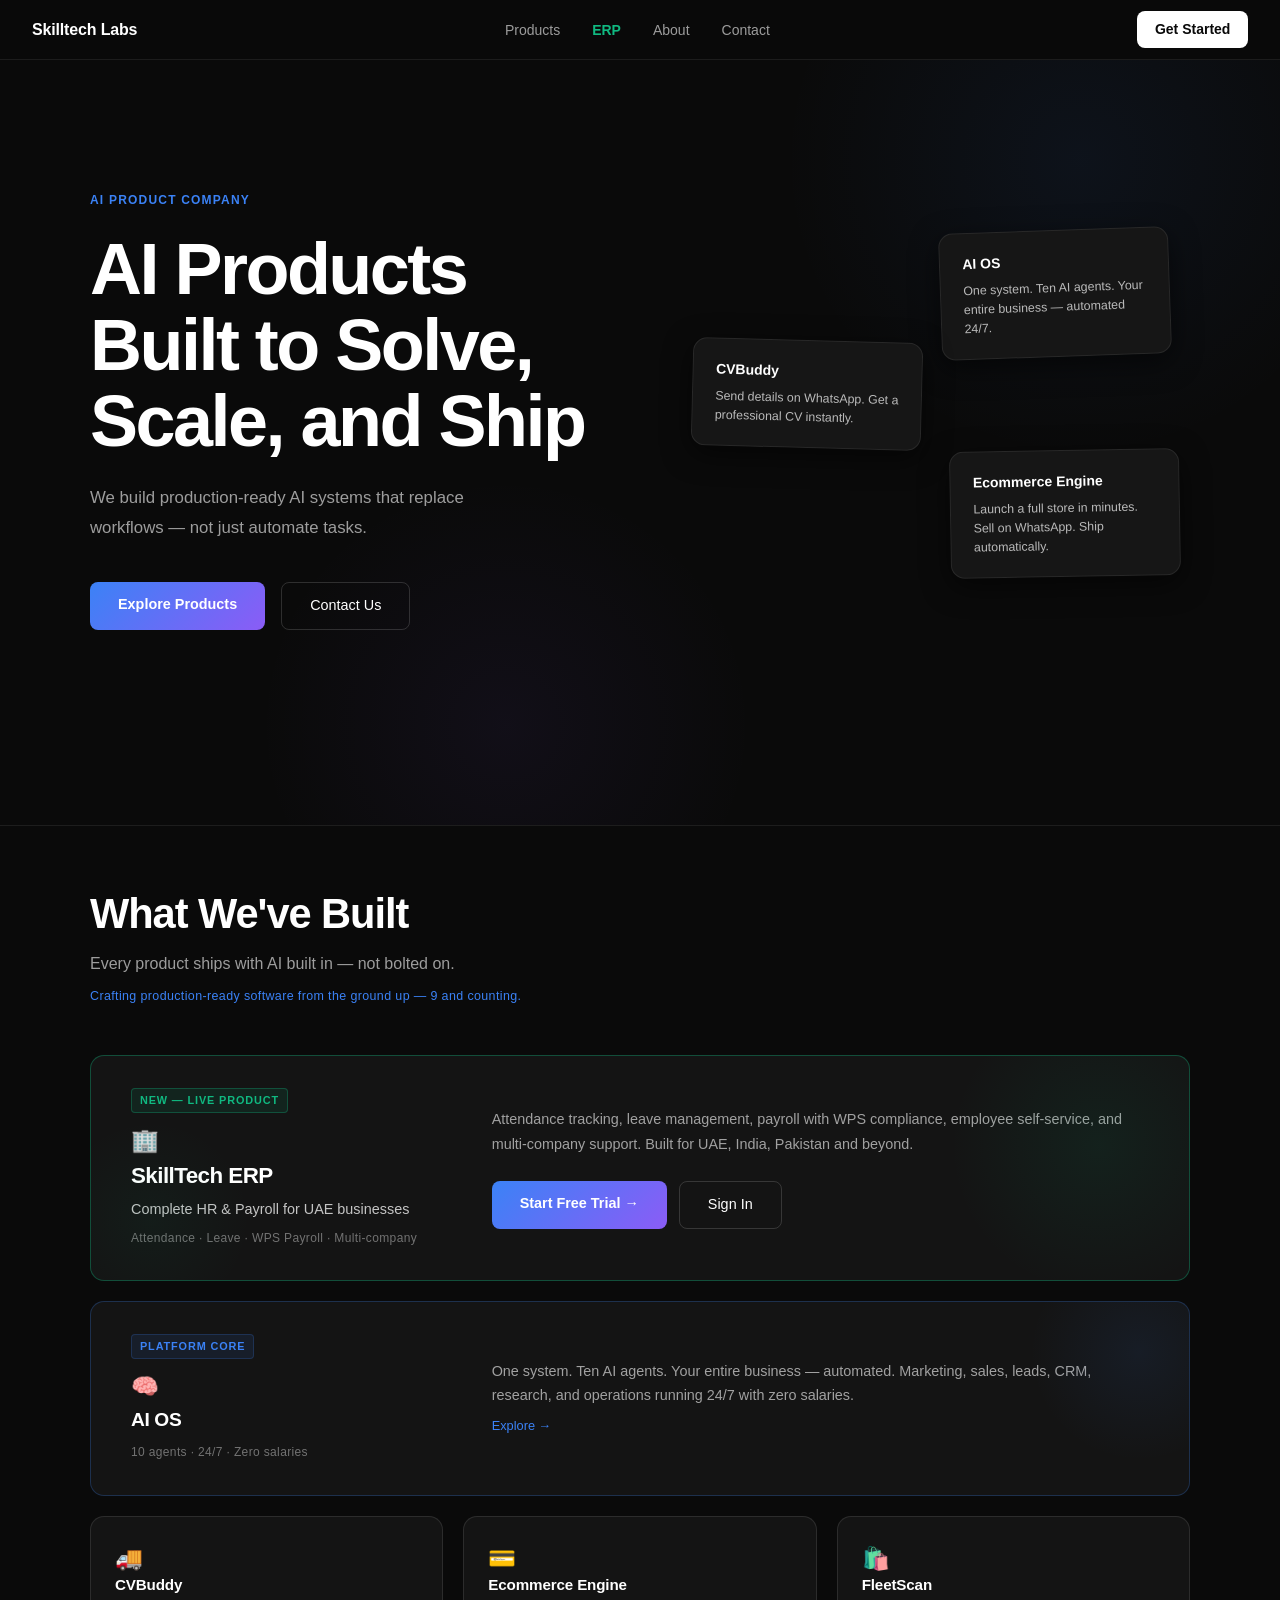
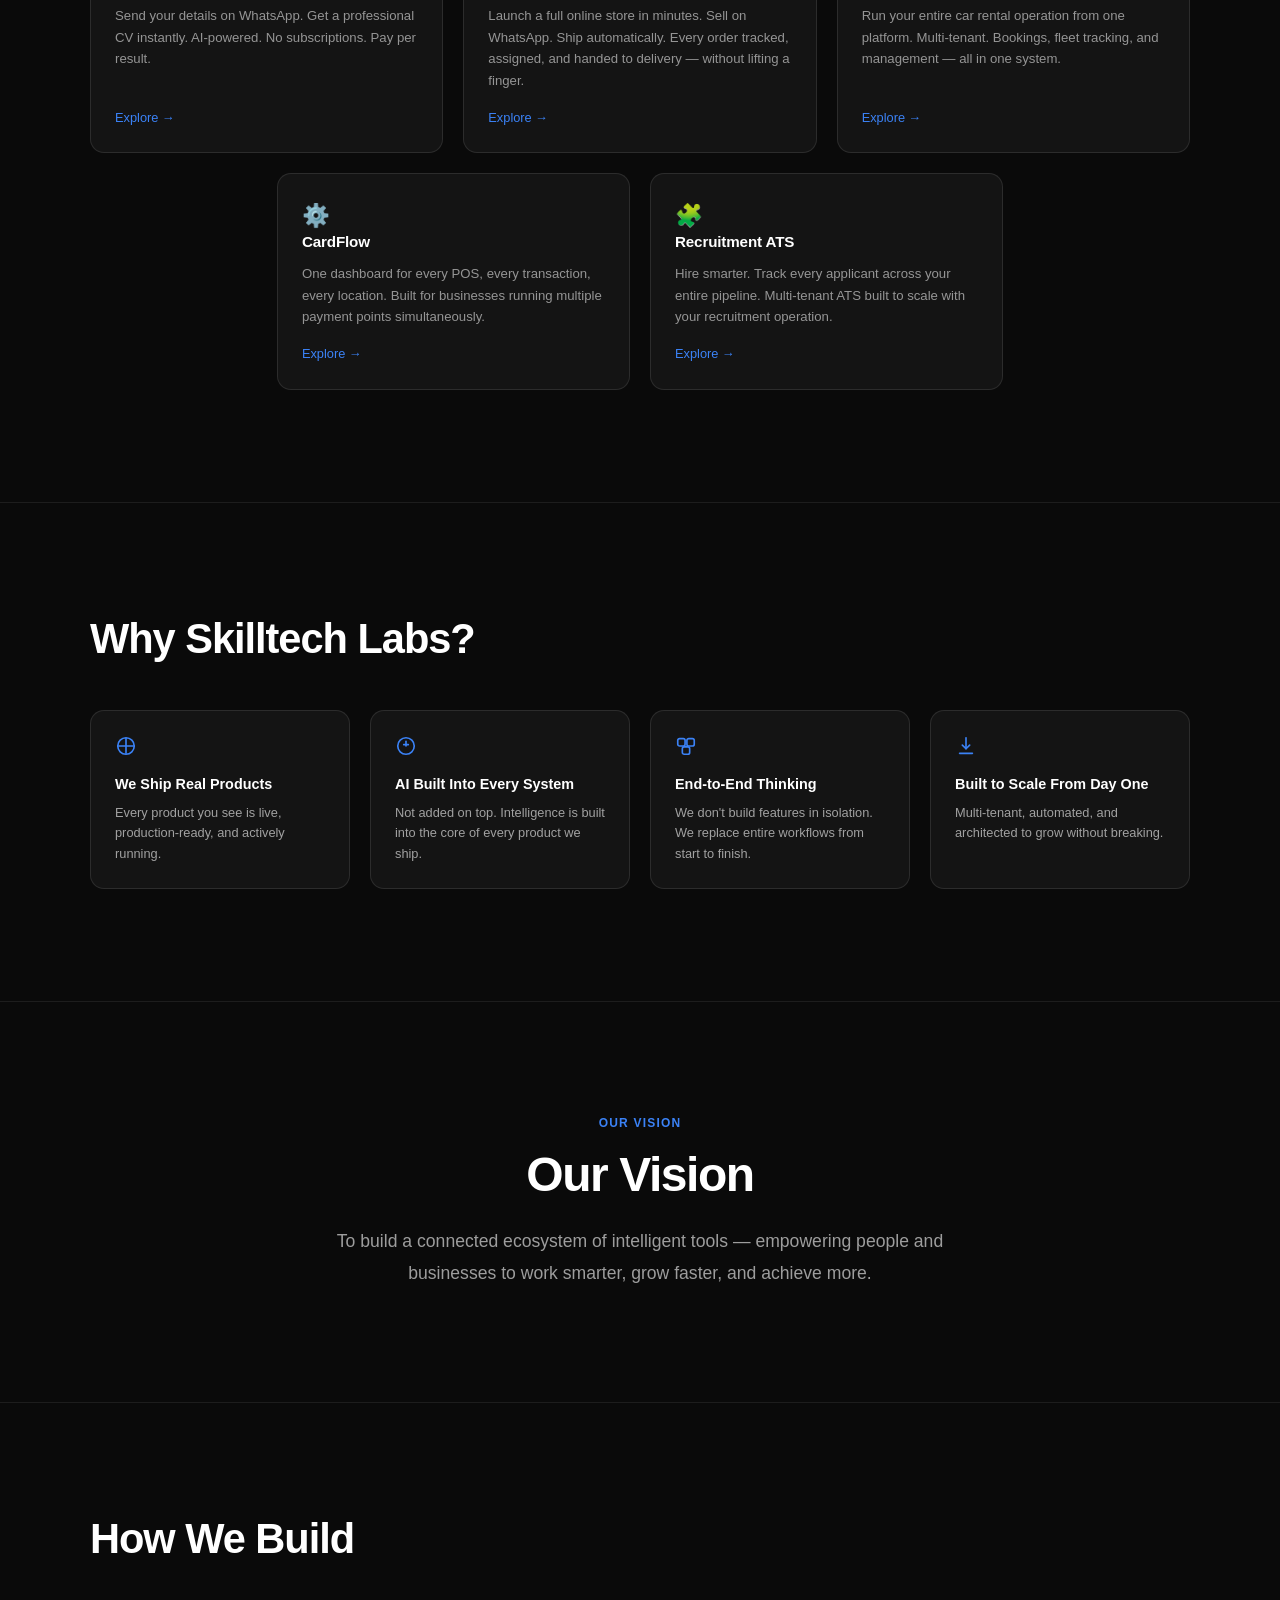
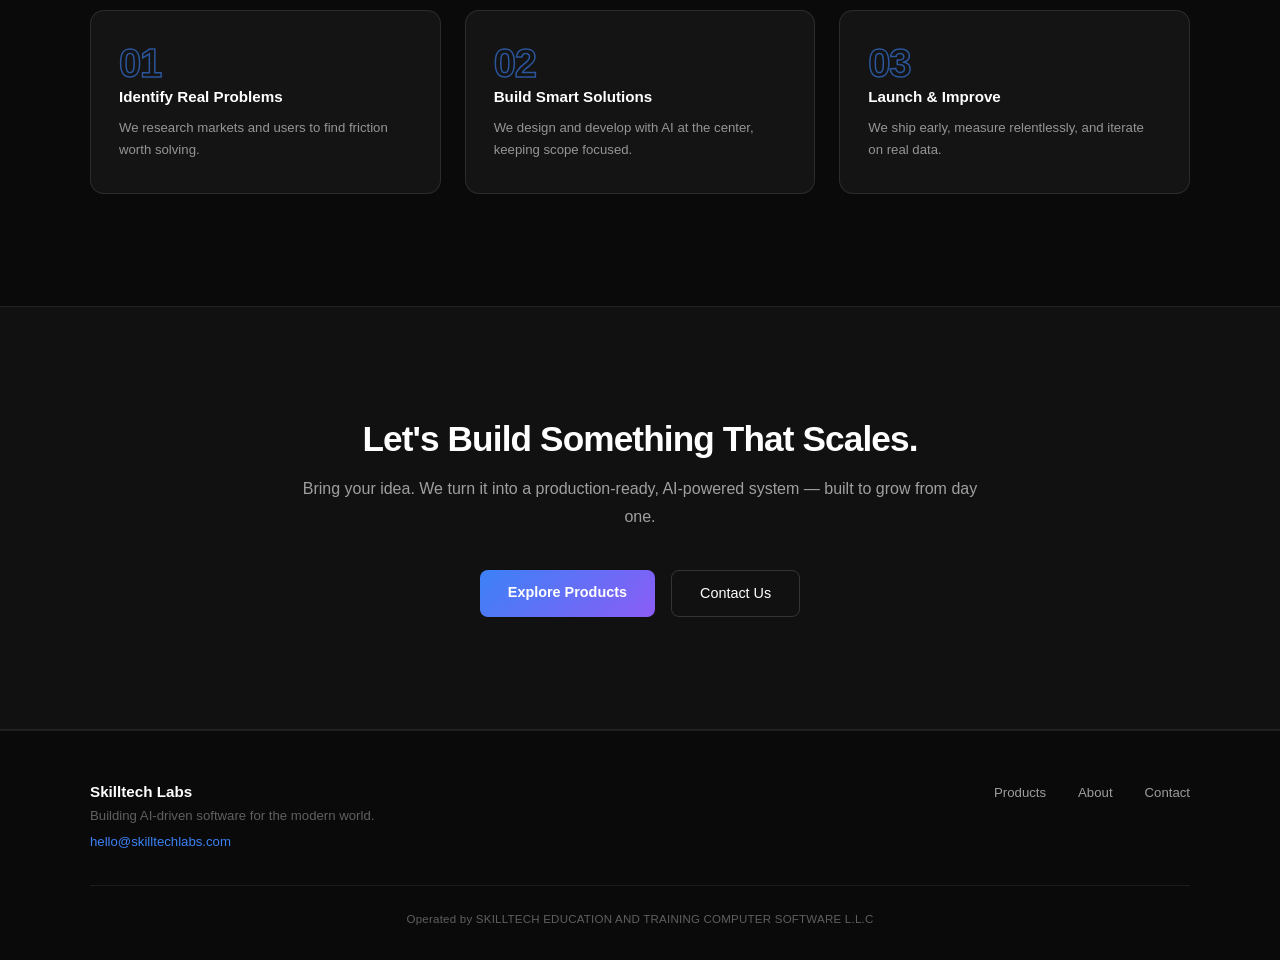
==== commit df97c5e2: "feat: add SkillTech ERP as featured product" ====
--- a/index.html
+++ b/index.html
@@ -7,11 +7,11 @@
 
     <meta
       name="description"
-      content="Skilltech Labs is an AI product company building production-ready SaaS platforms and autonomous AI systems. 8 products built from scratch — AI OS, CVBuddy, Ecommerce Engine, FleetScan, CardFlow, Recruitment ATS, and more."
+      content="Skilltech Labs is an AI product company building production-ready SaaS platforms and autonomous AI systems. 9 products built from scratch — SkillTech ERP, AI OS, CVBuddy, Ecommerce Engine, FleetScan, CardFlow, Recruitment ATS, and more."
     />
     <meta
       name="keywords"
-      content="AI product company, SaaS development UAE, autonomous AI agents, WhatsApp ecommerce, AI business automation, fleet management SaaS, applicant tracking system, AI OS, CVBuddy"
+      content="AI product company, SaaS development UAE, autonomous AI agents, WhatsApp ecommerce, AI business automation, fleet management SaaS, applicant tracking system, AI OS, CVBuddy, HR software UAE, payroll WPS compliance, ERP UAE"
     />
     <meta name="robots" content="index, follow" />
 
@@ -84,6 +84,16 @@
               {
                 "@type": "SoftwareApplication",
                 "position": 1,
+                "name": "SkillTech ERP",
+                "description": "Complete HR and payroll platform for UAE businesses. Attendance tracking, leave management, WPS-compliant payroll, employee self-service, and multi-company support.",
+                "applicationCategory": "BusinessApplication",
+                "operatingSystem": "Web",
+                "offers": { "@type": "Offer", "availability": "https://schema.org/InStock" },
+                "url": "https://erp.skilltechlabs.com"
+              },
+              {
+                "@type": "SoftwareApplication",
+                "position": 2,
                 "name": "AI OS",
                 "description": "Fully autonomous AI-powered business operating system with ten specialized agents replacing marketing, sales, CRM, research, and operations teams — 24/7.",
                 "applicationCategory": "BusinessApplication",
@@ -141,6 +151,7 @@
       <a href="#hero" class="nav-logo">Skilltech Labs</a>
       <ul class="nav-links">
         <li><a href="#products">Products</a></li>
+        <li><a href="#product-erp" class="nav-link-erp">ERP</a></li>
         <li><a href="#vision">About</a></li>
         <li><a href="mailto:hello@skilltechlabs.com">Contact</a></li>
       </ul>
@@ -185,7 +196,30 @@
           <div class="products-header">
             <h2 class="section-title">What We've Built</h2>
             <p class="section-subtitle">Every product ships with AI built in — not bolted on.</p>
-            <span class="products-meta">Crafting production-ready software from the ground up — 8 and counting.</span>
+            <span class="products-meta">Crafting production-ready software from the ground up — 9 and counting.</span>
+          </div>
+
+          <div class="products-erp">
+            <article id="product-erp" class="product-card product-card--erp fade-in">
+              <div class="erp-left">
+                <span class="product-badge product-badge--live">NEW &mdash; Live Product</span>
+                <span class="product-icon" aria-hidden="true">🏢</span>
+                <h3 class="product-name">SkillTech ERP</h3>
+                <p class="erp-tagline">Complete HR &amp; Payroll for UAE businesses</p>
+                <p class="product-anchor-stat" style="font-size:0.75rem;color:rgba(255,255,255,0.4);margin-top:0.5rem;letter-spacing:0.03em;">Attendance &middot; Leave &middot; WPS Payroll &middot; Multi-company</p>
+              </div>
+              <div class="erp-right">
+                <p class="product-desc">
+                  Attendance tracking, leave management, payroll with WPS compliance,
+                  employee self-service, and multi-company support. Built for UAE, India,
+                  Pakistan and beyond.
+                </p>
+                <div class="erp-buttons">
+                  <a class="btn-primary" href="https://erp.skilltechlabs.com/register" target="_blank" rel="noopener">Start Free Trial &rarr;</a>
+                  <a class="btn-secondary" href="https://erp.skilltechlabs.com/login" target="_blank" rel="noopener">Sign In</a>
+                </div>
+              </div>
+            </article>
           </div>
 
           <div class="products-anchor">
--- a/styles/main.css
+++ b/styles/main.css
@@ -546,6 +546,94 @@
   width: fit-content;
 }
 
+.product-badge--live {
+  color: #10B981;
+  background: rgba(16,185,129,0.1);
+  border-color: rgba(16,185,129,0.3);
+}
+
+/* ── ERP Featured Card ── */
+.products-erp {
+  margin-bottom: 1.25rem;
+}
+
+.product-card--erp {
+  width: 100%;
+  display: grid;
+  grid-template-columns: 1fr 2fr;
+  gap: 2rem;
+  align-items: center;
+  border-color: rgba(16,185,129,0.35);
+  background: #141414;
+  padding: 2rem 2.5rem;
+  position: relative;
+  overflow: hidden;
+}
+
+.product-card--erp::before {
+  content: '';
+  position: absolute;
+  top: -60px; right: -60px;
+  width: 300px; height: 300px;
+  background: radial-gradient(circle,
+    rgba(16,185,129,0.08) 0%, transparent 70%);
+  pointer-events: none;
+}
+
+.product-card--erp::after {
+  content: '';
+  position: absolute;
+  bottom: -40px; left: -40px;
+  width: 200px; height: 200px;
+  background: radial-gradient(circle,
+    rgba(16,185,129,0.05) 0%, transparent 70%);
+  pointer-events: none;
+}
+
+.product-card--erp:hover {
+  border-color: rgba(16,185,129,0.55);
+  background: #161616;
+  transform: translateY(-3px);
+  box-shadow:
+    0 16px 48px rgba(0,0,0,0.35),
+    0 0 0 1px rgba(16,185,129,0.25),
+    0 8px 32px rgba(16,185,129,0.12);
+}
+
+.product-card--erp .product-name {
+  font-size: 1.4rem;
+  font-weight: 700;
+  letter-spacing: -0.025em;
+  color: #ffffff;
+  margin-bottom: 0.3rem;
+}
+
+.erp-tagline {
+  font-size: 0.9rem;
+  font-weight: 500;
+  color: rgba(255,255,255,0.75);
+  line-height: 1.5;
+}
+
+.product-card--erp .product-desc {
+  font-size: 0.9rem;
+  color: rgba(255,255,255,0.6);
+  line-height: 1.75;
+  margin-bottom: 1.5rem;
+}
+
+.erp-buttons {
+  display: flex;
+  gap: 0.75rem;
+  flex-wrap: wrap;
+}
+
+/* nav ERP highlight */
+.nav-link-erp {
+  color: #10B981 !important;
+  font-weight: 600;
+}
+
 .step-number {
   font-size: 2.5rem;
   font-weight: 800;
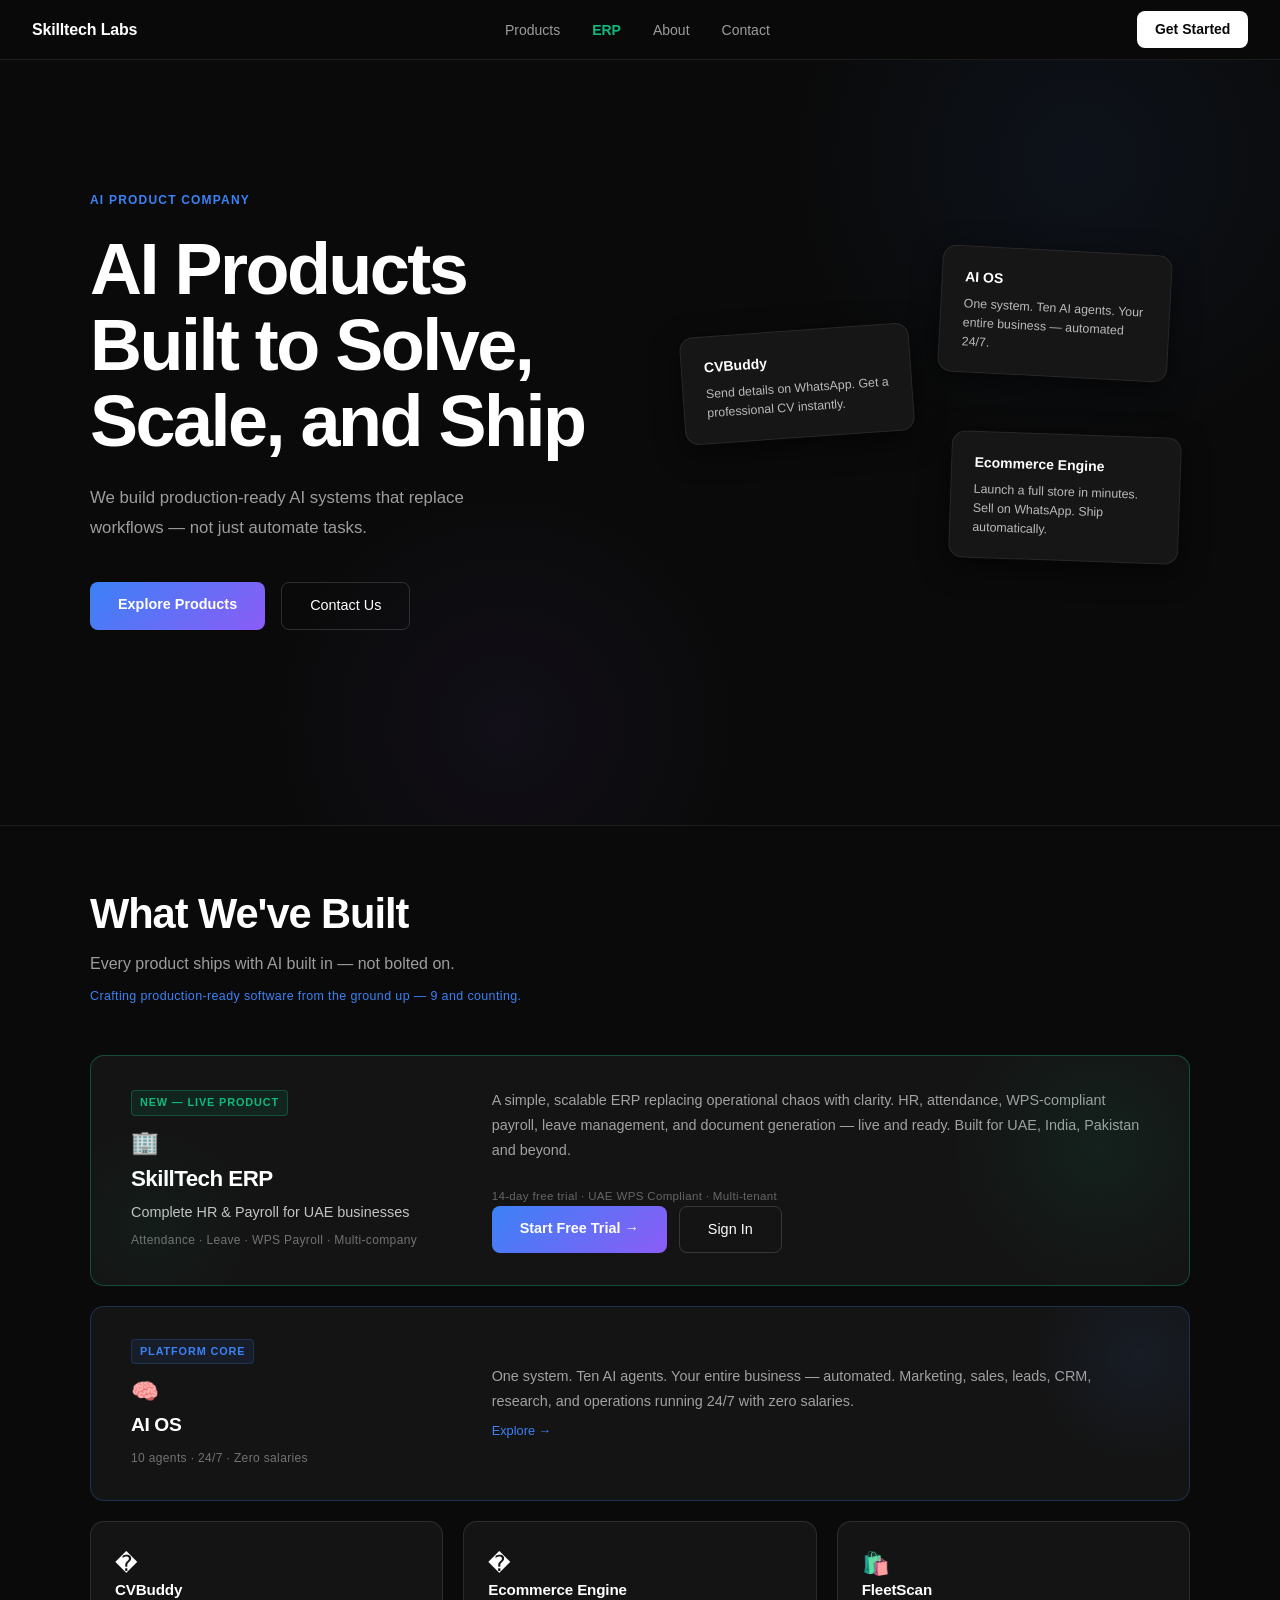
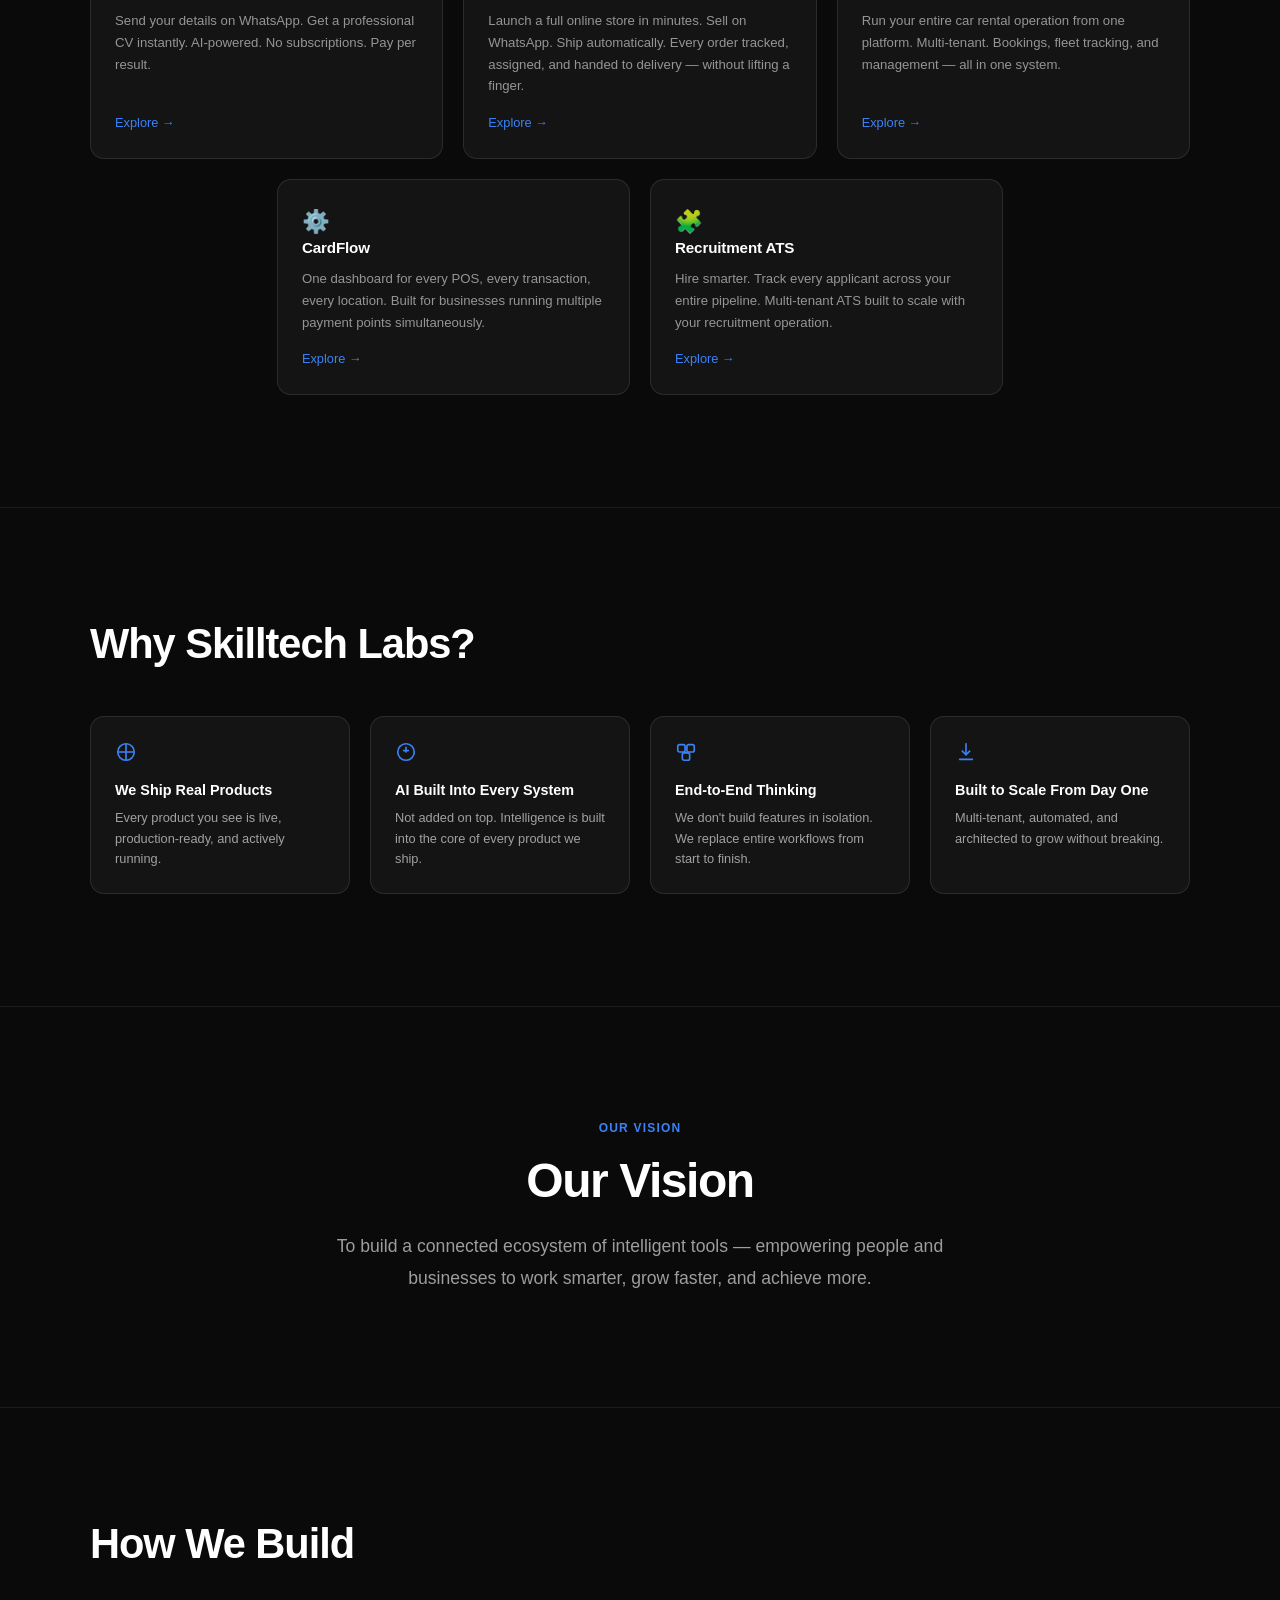
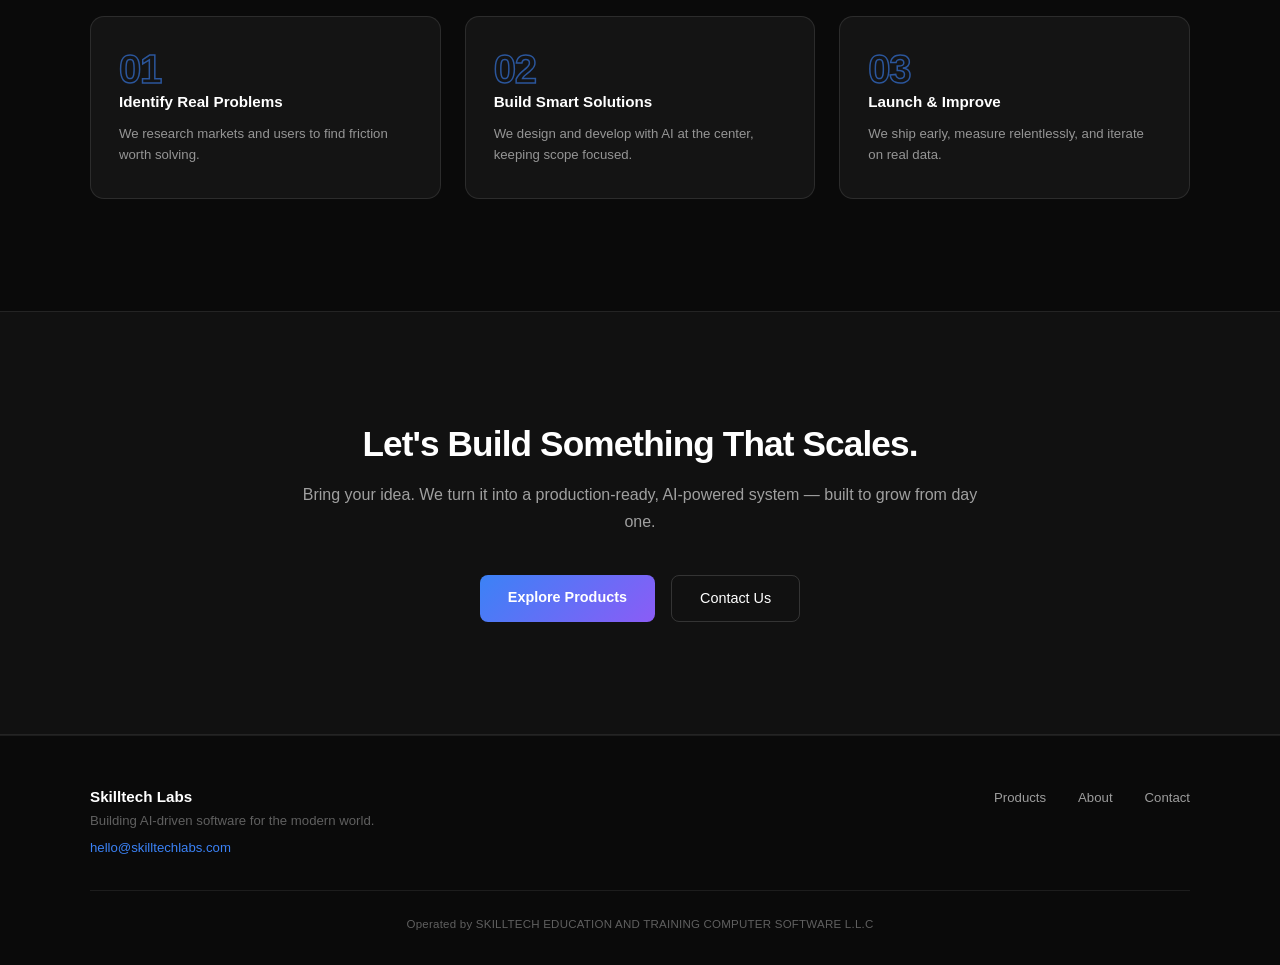
==== commit 40c0fd18: "feat: ERP card updates, icons fix, schema, robots.txt, llms.txt, hero card layout" ====
--- a/index.html
+++ b/index.html
@@ -21,7 +21,7 @@
     <meta property="og:title" content="Skilltech Labs — AI Products Built to Solve, Scale, and Ship" />
     <meta
       property="og:description"
-      content="Building production-ready AI systems that replace workflows — not just automate tasks. 8 products and counting."
+      content="Building production-ready AI systems that replace workflows — not just automate tasks. 9 products and counting."
     />
     <meta property="og:image" content="https://skilltechlabs.com/og-image.png" />
 
@@ -35,6 +35,8 @@
 
     <!-- Canonical -->
     <link rel="canonical" href="https://skilltechlabs.com" />
+    <link rel="icon" type="image/png" href="https://skilltechlabs.com/favicon.png">
+    <link rel="apple-touch-icon" href="https://skilltechlabs.com/favicon.png">
     <link rel="stylesheet" href="styles/main.css" />
     <script src="scripts/main.js" defer></script>
     <script type="application/ld+json">
@@ -48,7 +50,7 @@
             "legalName": "SKILLTECH EDUCATION AND TRAINING COMPUTER SOFTWARE L.L.C",
             "url": "https://skilltechlabs.com",
             "logo": "https://skilltechlabs.com/logo.png",
-            "description": "AI product company building production-ready SaaS platforms and autonomous AI systems. Every product ships with AI built in — not bolted on.",
+            "description": "AI product company and ERP provider building production-ready SaaS platforms. Products include SkillTech ERP (UAE WPS compliant HR platform), AI OS (autonomous AI business operating system), and 7 other production-ready tools.",
             "email": "hello@skilltechlabs.com",
             "address": {
               "@type": "PostalAddress",
@@ -85,11 +87,26 @@
                 "@type": "SoftwareApplication",
                 "position": 1,
                 "name": "SkillTech ERP",
-                "description": "Complete HR and payroll platform for UAE businesses. Attendance tracking, leave management, WPS-compliant payroll, employee self-service, and multi-company support.",
+                "url": "https://erp.skilltechlabs.com",
+                "description": "Multi-tenant HR and payroll ERP with UAE WPS compliance. Features include attendance tracking, leave management, payroll processing, PDF payslip generation, bulk employee import, RBAC access control, and multi-company support. 14-day free trial available.",
                 "applicationCategory": "BusinessApplication",
                 "operatingSystem": "Web",
-                "offers": { "@type": "Offer", "availability": "https://schema.org/InStock" },
-                "url": "https://erp.skilltechlabs.com"
+                "offers": {
+                  "@type": "Offer",
+                  "price": "0",
+                  "priceCurrency": "USD",
+                  "description": "14-day free trial",
+                  "availability": "https://schema.org/InStock"
+                },
+                "featureList": [
+                  "UAE WPS Compliant Payroll",
+                  "Multi-tenant Architecture",
+                  "Attendance & Leave Management",
+                  "PDF Payslip Generation",
+                  "Role-Based Access Control",
+                  "Multi-company Support",
+                  "GCC & India Payroll Rules"
+                ]
               },
               {
                 "@type": "SoftwareApplication",
@@ -102,7 +119,7 @@
               },
               {
                 "@type": "SoftwareApplication",
-                "position": 2,
+                "position": 3,
                 "name": "CVBuddy",
                 "description": "WhatsApp-based AI CV generation system. Users send details conversationally and receive a professional CV instantly. Pay per result.",
                 "applicationCategory": "BusinessApplication",
@@ -110,7 +127,7 @@
               },
               {
                 "@type": "SoftwareApplication",
-                "position": 3,
+                "position": 4,
                 "name": "Ecommerce Engine",
                 "description": "Production-ready single-tenant ecommerce platform with WhatsApp shopping, AI product search, and automated last-mile delivery integration.",
                 "applicationCategory": "BusinessApplication",
@@ -118,7 +135,7 @@
               },
               {
                 "@type": "SoftwareApplication",
-                "position": 4,
+                "position": 5,
                 "name": "FleetScan",
                 "description": "Multi-tenant car rental SaaS platform for bookings, fleet tracking, and vehicle management.",
                 "applicationCategory": "BusinessApplication",
@@ -126,7 +143,7 @@
               },
               {
                 "@type": "SoftwareApplication",
-                "position": 5,
+                "position": 6,
                 "name": "CardFlow",
                 "description": "Multi-POS transaction management SaaS for businesses running multiple payment points simultaneously.",
                 "applicationCategory": "BusinessApplication",
@@ -134,7 +151,7 @@
               },
               {
                 "@type": "SoftwareApplication",
-                "position": 6,
+                "position": 7,
                 "name": "Recruitment ATS",
                 "description": "Scalable multi-tenant applicant tracking system for managing the full recruitment pipeline.",
                 "applicationCategory": "BusinessApplication",
@@ -210,10 +227,11 @@
               </div>
               <div class="erp-right">
                 <p class="product-desc">
-                  Attendance tracking, leave management, payroll with WPS compliance,
-                  employee self-service, and multi-company support. Built for UAE, India,
-                  Pakistan and beyond.
+                  A simple, scalable ERP replacing operational chaos with clarity. HR,
+                  attendance, WPS-compliant payroll, leave management, and document
+                  generation &mdash; live and ready. Built for UAE, India, Pakistan and beyond.
                 </p>
+                <p class="product-trust">14-day free trial &middot; UAE WPS Compliant &middot; Multi-tenant</p>
                 <div class="erp-buttons">
                   <a class="btn-primary" href="https://erp.skilltechlabs.com/register" target="_blank" rel="noopener">Start Free Trial &rarr;</a>
                   <a class="btn-secondary" href="https://erp.skilltechlabs.com/login" target="_blank" rel="noopener">Sign In</a>
@@ -244,7 +262,7 @@
           <div class="products-grid">
 
             <article id="product-cvbuddy" class="product-card fade-in">
-              <span class="product-icon" aria-hidden="true">🚚</span>
+              <span class="product-icon" aria-hidden="true">�</span>
               <h3 class="product-name">CVBuddy</h3>
               <p class="product-desc">
                 Send your details on WhatsApp. Get a professional CV instantly.
@@ -254,7 +272,7 @@
             </article>
 
             <article id="product-ecommerce" class="product-card fade-in">
-              <span class="product-icon" aria-hidden="true">💳</span>
+              <span class="product-icon" aria-hidden="true">�</span>
               <h3 class="product-name">Ecommerce Engine</h3>
               <p class="product-desc">
                 Launch a full online store in minutes. Sell on WhatsApp. Ship
--- a/styles/main.css
+++ b/styles/main.css
@@ -257,29 +257,29 @@
 }
 
 .hero-card:nth-child(1) {
-  top: 0px;
+  top: 20px;
   right: 20px;
   z-index: 1;
-  transform: rotate(-2deg);
+  transform: rotate(3deg);
 }
 
 .hero-card:nth-child(2) {
-  top: 110px;
-  left: 20px;
+  top: 100px;
+  left: 10px;
   z-index: 2;
-  transform: rotate(1.5deg);
+  transform: rotate(-4deg);
 }
 
 .hero-card:nth-child(3) {
-  top: 220px;
+  bottom: 30px;
   right: 10px;
   z-index: 3;
-  transform: rotate(-1deg);
+  transform: rotate(2deg);
 }
 
 .hero-card:hover {
-  transform: rotate(0deg) translateY(-8px) scale(1.03);
-  box-shadow: 0 20px 48px rgba(59,130,246,0.25), 0 0 0 1px rgba(59,130,246,0.3);
+  transform: rotate(0deg) translateY(-6px);
+  box-shadow: 0 20px 40px rgba(0,0,0,0.4);
   border-color: rgba(59,130,246,0.4);
   z-index: 10;
 }
@@ -628,6 +628,13 @@
   flex-wrap: wrap;
 }
 
+.product-trust {
+  font-size: 0.72rem;
+  color: rgba(255,255,255,0.35);
+  letter-spacing: 0.03em;
+  margin-top: 0.5rem;
+}
+
 /* nav ERP highlight */
 .nav-link-erp {
   color: #10B981 !important;
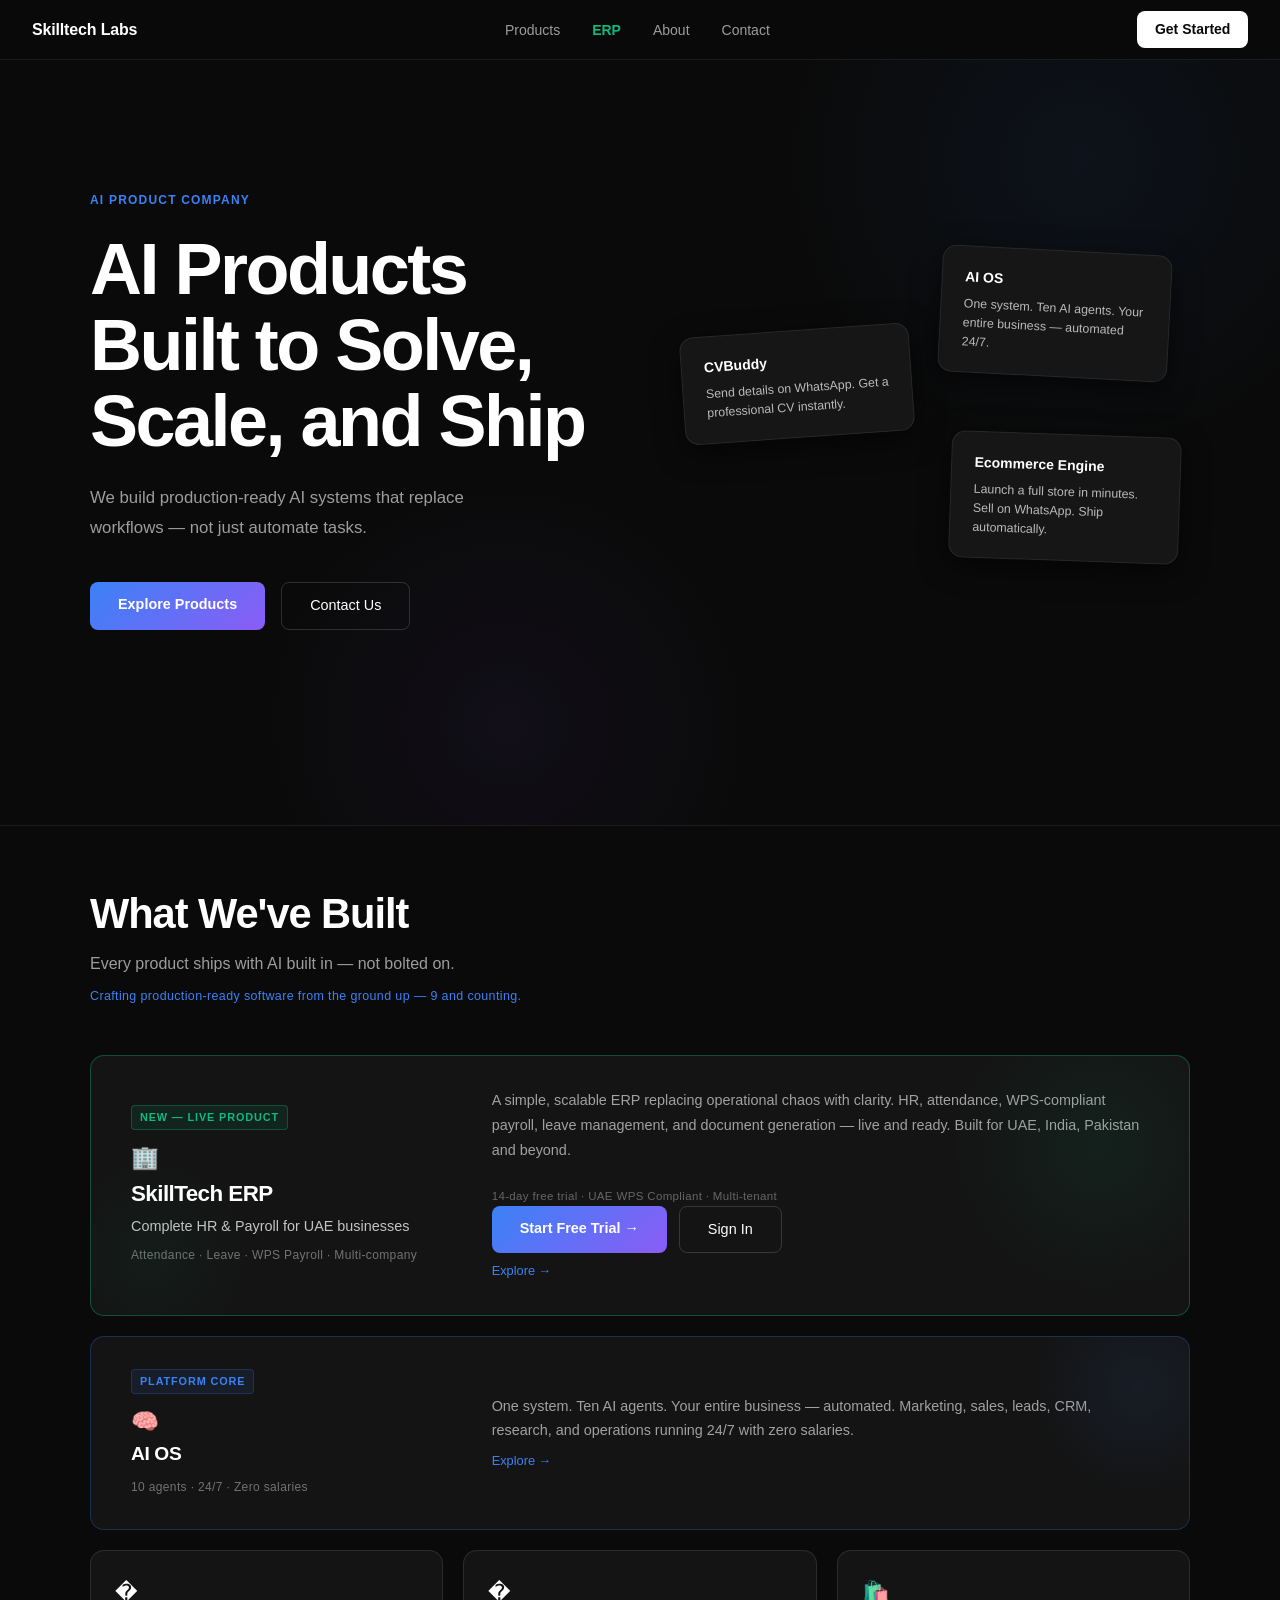
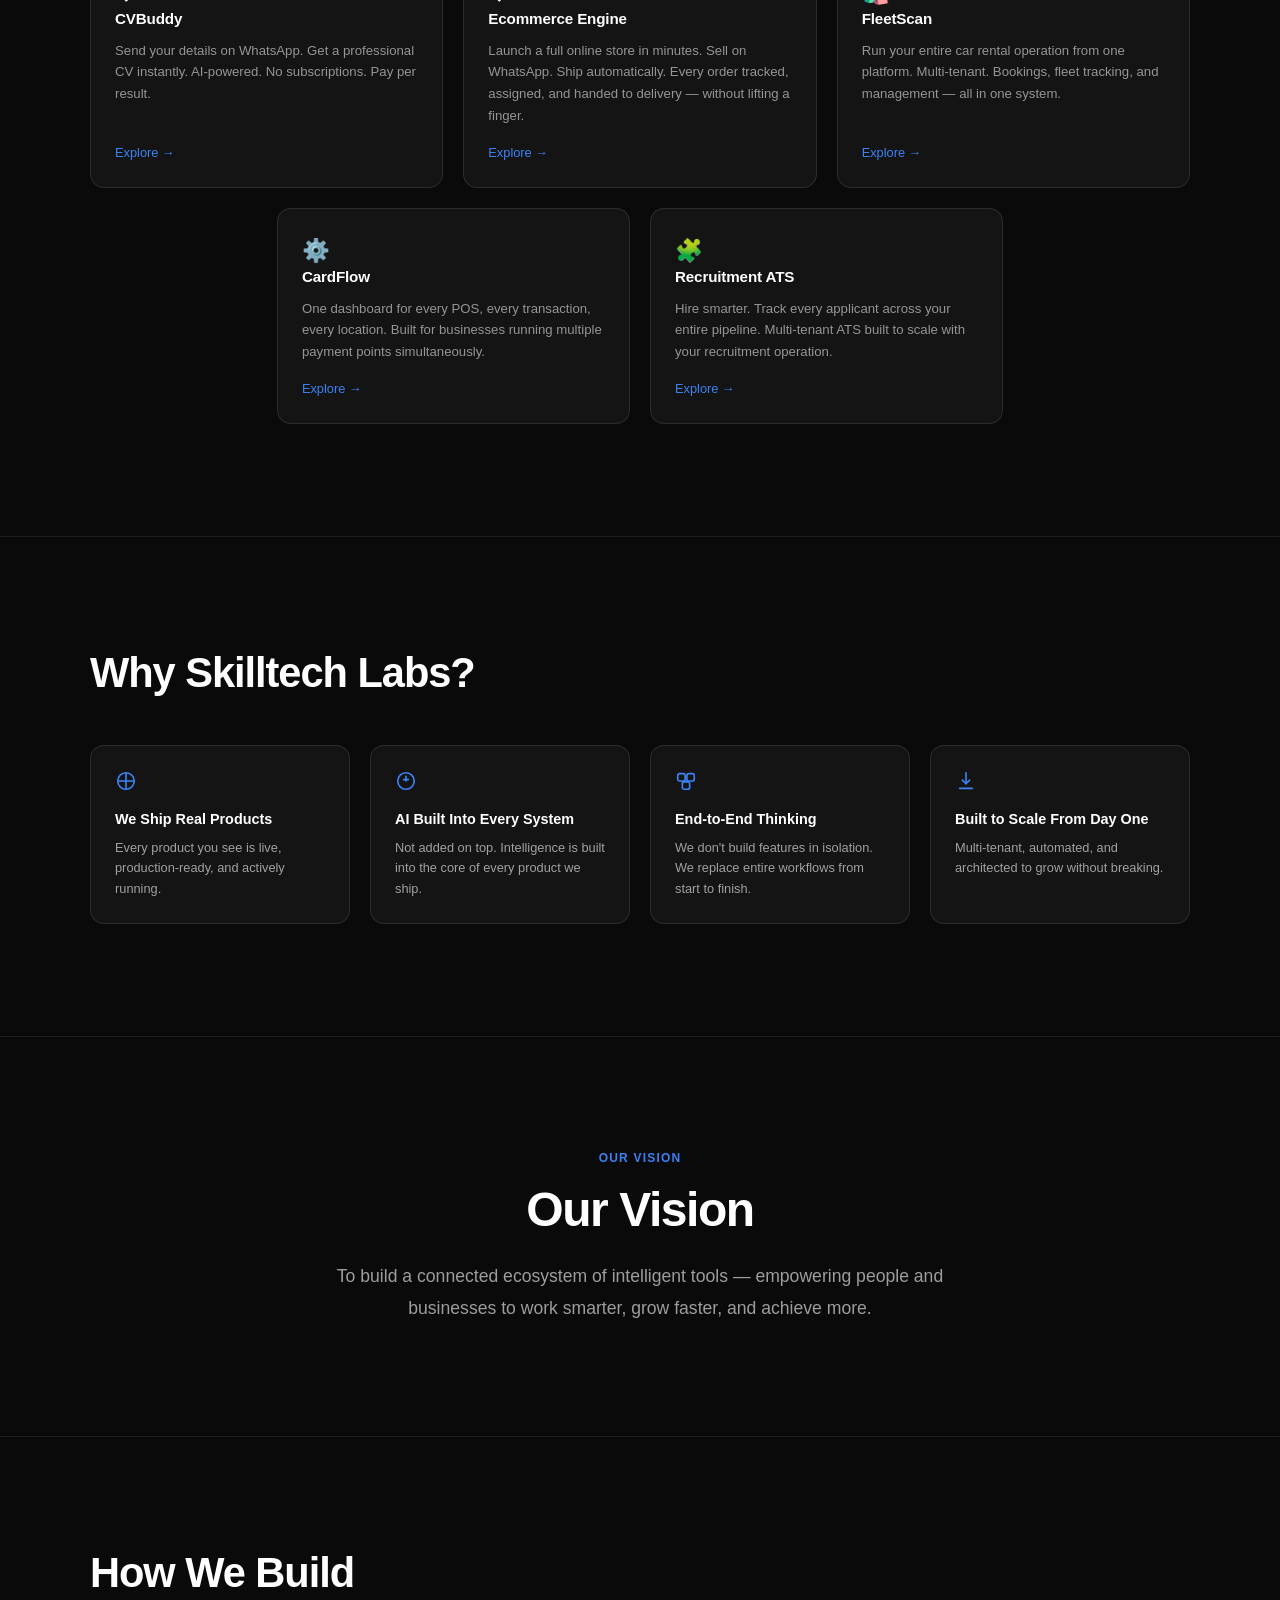
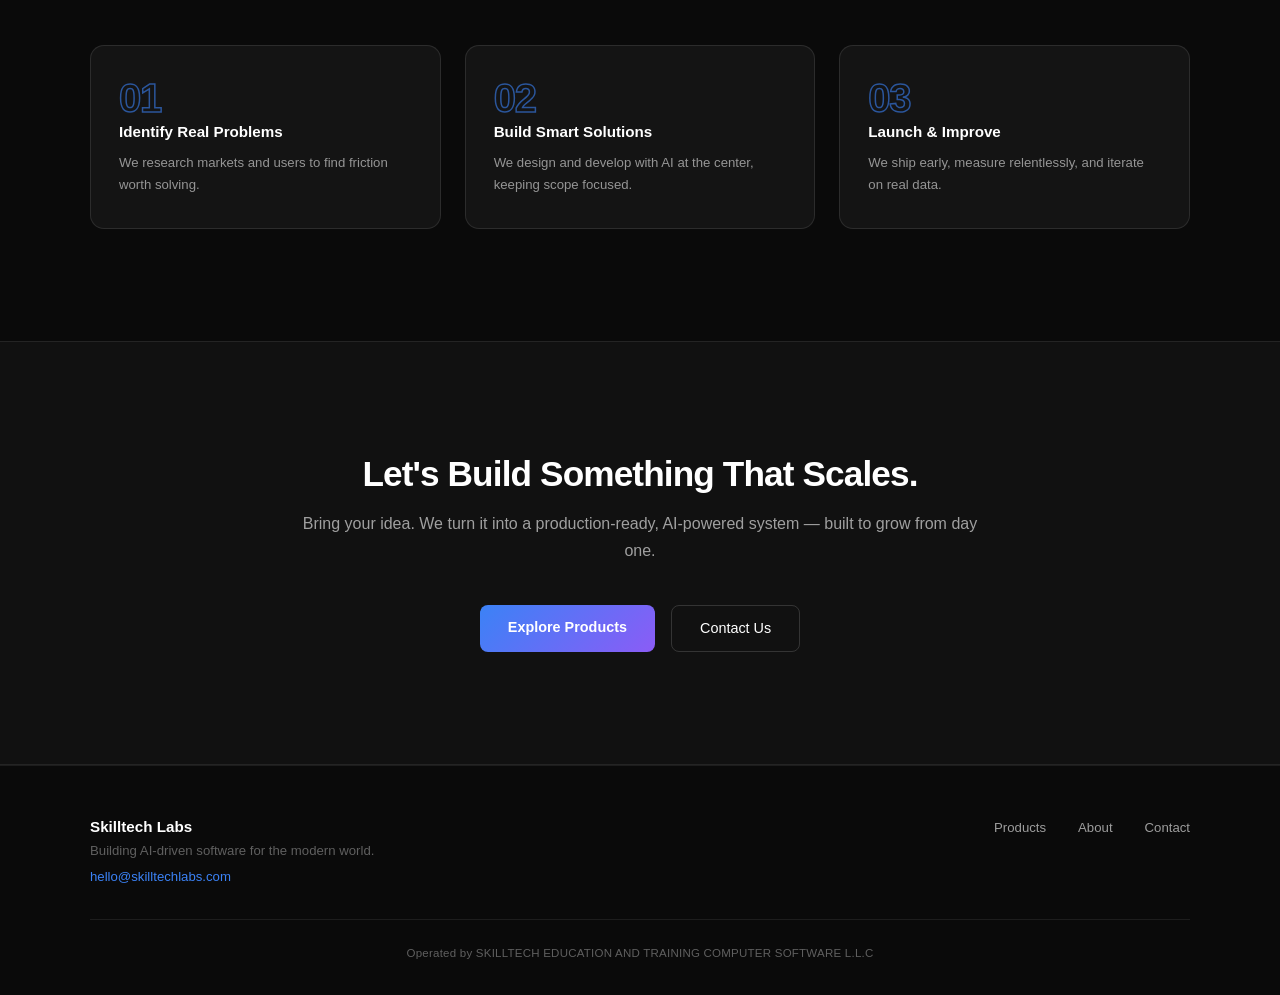
==== commit c6c7c5ce: "feat: add /products/erp page and link from ERP card" ====
--- a/index.html
+++ b/index.html
@@ -32,6 +32,7 @@
       name="twitter:description"
       content="Building production-ready AI systems that replace workflows — not just automate tasks."
     />
+    <meta name="google-site-verification" content="aoTarO7G6idyNVM_PVL6AtRctfpAv4nPU7pWL_SWBT4" />
 
     <!-- Canonical -->
     <link rel="canonical" href="https://skilltechlabs.com" />
@@ -236,6 +237,7 @@
                   <a class="btn-primary" href="https://erp.skilltechlabs.com/register" target="_blank" rel="noopener">Start Free Trial &rarr;</a>
                   <a class="btn-secondary" href="https://erp.skilltechlabs.com/login" target="_blank" rel="noopener">Sign In</a>
                 </div>
+                <a class="product-link" href="/products/erp">Explore &rarr;</a>
               </div>
             </article>
           </div>
